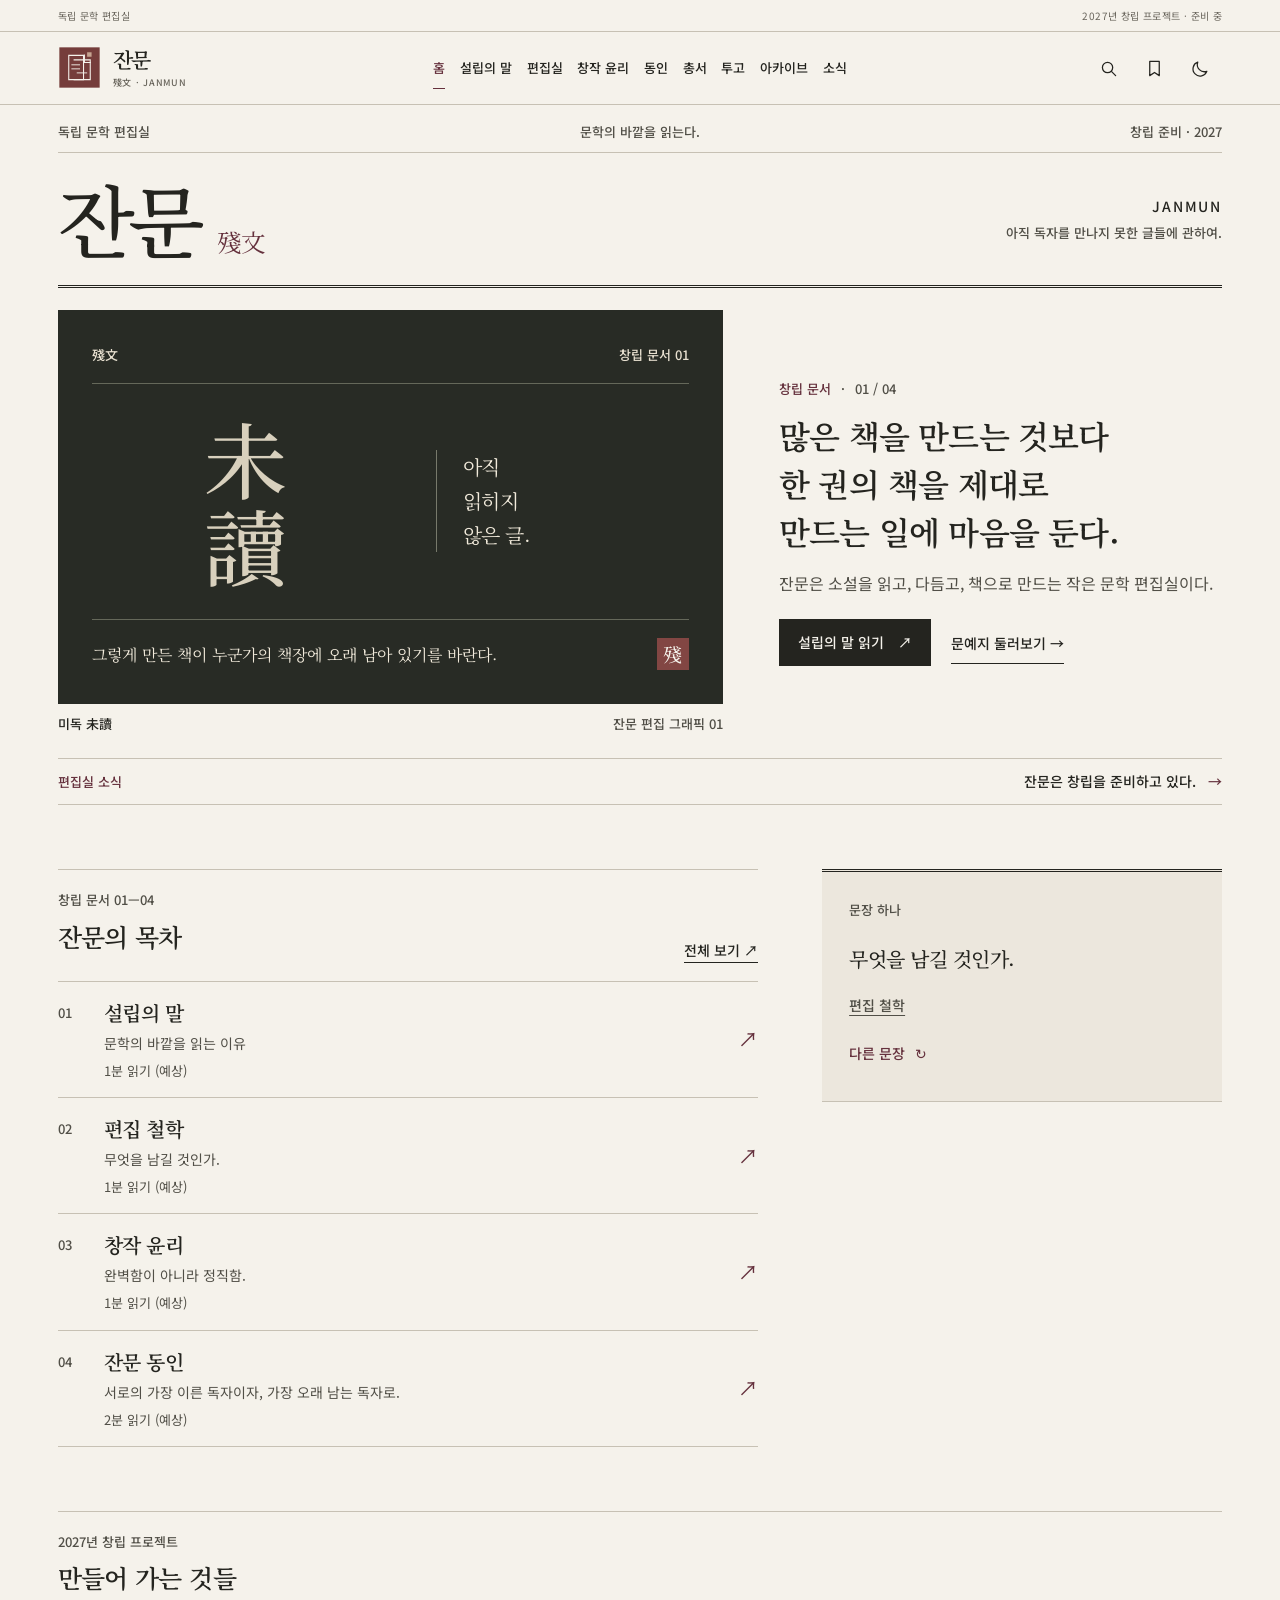
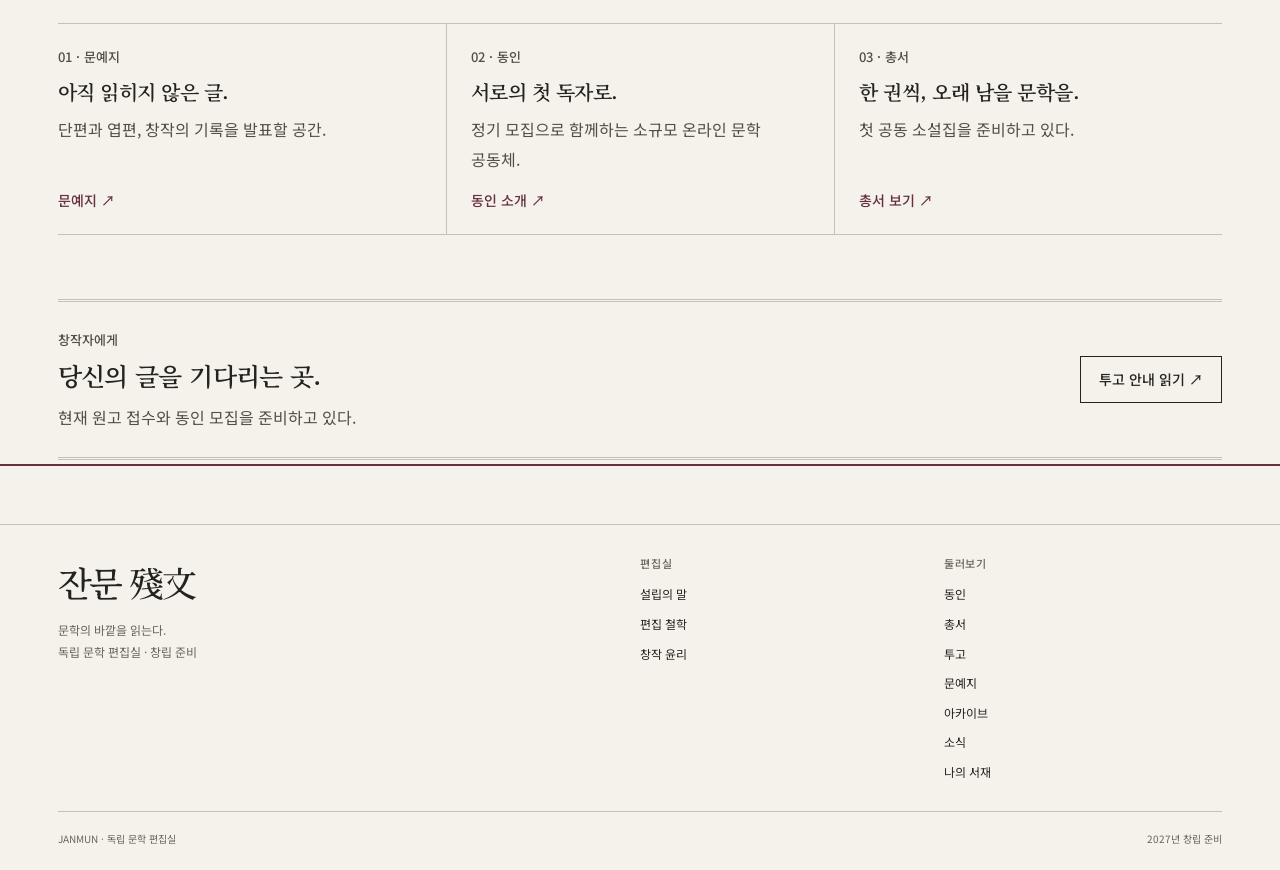
==== index.html @ 952aa689 "Migrate JANMUN website to organization root domain" ====
<!doctype html>
<html lang="ko" data-theme="light" data-site-root="./" data-start-route="home">
  <head>
    <meta charset="utf-8">
    <meta name="viewport" content="width=device-width,initial-scale=1,viewport-fit=cover">
    <meta name="theme-color" content="#f5f2eb">
    <link rel="icon" type="image/svg+xml" href="./assets/janmun-mark.svg">
    <link rel="stylesheet" href="./css/style.css?v=1.0.1">
    <script src="./js/news-data.js?v=0.9.9" defer></script>
    <script src="./js/main.js?v=1.1.0" defer></script>
    <!-- JANMUN SEO BEGIN -->
    <title>잔문 殘文 | 독립 문학 편집실</title>
    <meta name="description" content="문학의 바깥을 읽는다. 소설을 읽고, 다듬고, 책으로 만드는 독립 문학 편집실 잔문.">
    <link rel="canonical" href="https://janmun-editorial.github.io/">
    <meta name="robots" content="index, follow">
    <meta property="og:type" content="website">
    <meta property="og:site_name" content="잔문 殘文">
    <meta property="og:locale" content="ko_KR">
    <meta property="og:title" content="잔문 殘文 | 독립 문학 편집실">
    <meta property="og:description" content="문학의 바깥을 읽는다. 소설을 읽고, 다듬고, 책으로 만드는 독립 문학 편집실 잔문.">
    <meta property="og:url" content="https://janmun-editorial.github.io/">
    <meta property="og:image" content="https://janmun-editorial.github.io/assets/share.png">
    <meta property="og:image:width" content="1200">
    <meta property="og:image:height" content="630">
    <meta property="og:image:alt" content="잔문 편집실 로고">
    <meta name="twitter:card" content="summary_large_image">
    <meta name="twitter:title" content="잔문 殘文 | 독립 문학 편집실">
    <meta name="twitter:description" content="문학의 바깥을 읽는다. 소설을 읽고, 다듬고, 책으로 만드는 독립 문학 편집실 잔문.">
    <meta name="twitter:image" content="https://janmun-editorial.github.io/assets/share.png">
    <script type="application/ld+json">{"@context":"https://schema.org","@graph":[{"@type":"Organization","@id":"https://janmun-editorial.github.io/#organization","name":"잔문 殘文","alternateName":"JANMUN","url":"https://janmun-editorial.github.io/","logo":"https://janmun-editorial.github.io/assets/janmun-mark.svg","description":"독립 문학 편집실 · 창립 준비"},{"@type":"WebSite","@id":"https://janmun-editorial.github.io/#website","name":"잔문 殘文","url":"https://janmun-editorial.github.io/","inLanguage":"ko","publisher":{"@id":"https://janmun-editorial.github.io/#organization"}}]}</script>
    <!-- JANMUN SEO END -->
  </head>
  <body>
    <a class="skip" href="#main">본문 바로가기</a>
    <div class="progress" aria-hidden="true">
    </div>
    <div class="utility">
      <div class="shell">
        <span>독립 문학 편집실</span><span>2027년 창립 프로젝트 · 준비 중</span>
      </div>
    </div>
    <header class="mast">
      <div class="shell mast-in">
        <a class="brand" href="./" data-route-link="home" aria-label="잔문 홈"><img class="brand-mark" src="./assets/janmun-mark.svg" alt="" width="43" height="43"><span class="brand-text">잔문<small>殘文 · JANMUN</small></span></a>
        <nav class="nav" id="navigation" aria-label="주 메뉴">
          <a href="./" data-route-link="home">홈</a>
          <a href="./about/" data-route-link="about">설립의 말</a>
          <a href="./editorial/" data-route-link="editorial">편집실</a>
          <a href="./ethics/" data-route-link="ethics">창작 윤리</a>
          <a href="./members/" data-route-link="members">동인</a>
          <a href="./books/" data-route-link="books">총서</a>
          <a href="./submission/" data-route-link="submission">투고</a>
          <a href="./archive/" data-route-link="archive">아카이브</a>
          <a href="./news/" data-route-link="news">소식</a>
        </nav>
        <div class="tools">
          <button class="iconbtn" id="search-open" aria-label="글 검색" title="글 검색"><svg viewBox="0 0 24 24"><circle cx="10.8" cy="10.8" r="6.5"/><path d="m16 16 5 5"/></svg></button>
          <a class="iconbtn" href="./saved/" data-route-link="saved" aria-label="나의 서재" title="나의 서재"><svg viewBox="0 0 24 24"><path d="M6 3h12v18l-6-4-6 4z"/></svg></a>
          <button class="iconbtn" id="theme" aria-label="화면 테마 전환" aria-pressed="false" title="어두운 화면"><svg viewBox="0 0 24 24"><path d="M20 15.5A9 9 0 0 1 8.5 4 9 9 0 1 0 20 15.5Z"/></svg></button>
          <button class="iconbtn mobile" id="mobile" aria-label="메뉴 열기" aria-controls="navigation" aria-expanded="false"><svg viewBox="0 0 24 24"><path d="M3 6h18M3 12h18M3 18h18"/></svg></button>
        </div>
      </div>
    </header>
    <main id="main" tabindex="-1">
      <!-- Home: editorial masthead, lead essay and contents -->
      <section class="view shell" id="page-home">
        <div class="edition-line">
          <span>독립 문학 편집실</span>
          <span class="edition-center">문학의 바깥을 읽는다.</span>
          <span>창립 준비 · 2027</span>
        </div>
        <div class="front-masthead">
          <h1 class="front-title">잔문<span>殘文</span></h1>
          <div class="front-imprint">
            <span>JANMUN</span>
            <span>아직 독자를 만나지 못한 글들에 관하여.</span>
          </div>
        </div>

        <section class="front-feature" aria-labelledby="lead-title">
          <figure class="front-art">
            <div class="founding-plate" role="group" aria-label="잔문의 창립 표제">
              <div class="founding-plate-header">
                <span>殘文</span><span>창립 문서 01</span>
              </div>
              <div class="founding-plate-body">
                <div class="founding-characters" aria-label="미독">
                  <span aria-hidden="true">未</span><span aria-hidden="true">讀</span>
                </div>
                <p class="founding-note"><span>아직</span><span>읽히지</span><span>않은 글.</span></p>
              </div>
              <div class="founding-plate-footer">
                <p>그렇게 만든 책이 누군가의 책장에 오래 남아 있기를 바란다.</p>
                <span class="founding-seal" aria-hidden="true">殘</span>
              </div>
            </div>
            <figcaption><span>미독 未讀</span><span>잔문 편집 그래픽 01</span></figcaption>
          </figure>
          <div class="front-copy">
            <div class="front-kicker"><span>창립 문서</span><span>01 / 04</span></div>
            <h2 id="lead-title">많은 책을 만드는 것보다 한 권의 책을 제대로 만드는 일에 마음을 둔다.</h2>
            <p>잔문은 소설을 읽고, 다듬고, 책으로 만드는 작은 문학 편집실이다.</p>
            <div class="front-actions">
              <a class="primary" href="./about/" data-route-link="about">설립의 말 읽기 <span aria-hidden="true">↗</span></a>
              <a class="textlink" href="./archive/?category=journal" data-route-link="journal">문예지 둘러보기 →</a>
            </div>
          </div>
        </section>

        <div class="home-notice"><span class="eyebrow">편집실 소식</span><a href="./news/founding/" data-route-link="news/founding">잔문은 창립을 준비하고 있다. <span aria-hidden="true">→</span></a></div>
        <div class="resume" id="resume" hidden>
          <div><span class="eyebrow">마지막으로 읽은 글</span><a id="resume-link" href="./archive/" data-route-link="archive"></a></div>
          <button id="resume-clear" type="button">기록 지우기</button>
        </div>

        <div class="front-index">
          <section class="front-contents" aria-labelledby="contents-title">
            <div class="section-top">
              <div><span class="eyebrow">창립 문서 01—04</span><h2 id="contents-title">잔문의 목차</h2></div>
              <a class="textlink" href="./archive/" data-route-link="archive">전체 보기 ↗</a>
            </div>
            <div class="entry-grid">
              <a class="entry" href="./about/" data-route-link="about"><span class="entry-no">01</span><h3>설립의 말</h3><p>문학의 바깥을 읽는 이유<span class="entry-detail" data-entry-meta="about"></span></p><span class="entry-arrow" aria-hidden="true">↗</span></a>
              <a class="entry" href="./editorial/" data-route-link="editorial"><span class="entry-no">02</span><h3>편집 철학</h3><p>무엇을 남길 것인가.<span class="entry-detail" data-entry-meta="editorial"></span></p><span class="entry-arrow" aria-hidden="true">↗</span></a>
              <a class="entry" href="./ethics/" data-route-link="ethics"><span class="entry-no">03</span><h3>창작 윤리</h3><p>완벽함이 아니라 정직함.<span class="entry-detail" data-entry-meta="ethics"></span></p><span class="entry-arrow" aria-hidden="true">↗</span></a>
              <a class="entry" href="./members/" data-route-link="members"><span class="entry-no">04</span><h3>잔문 동인</h3><p>서로의 가장 이른 독자이자, 가장 오래 남는 독자로.<span class="entry-detail" data-entry-meta="members"></span></p><span class="entry-arrow" aria-hidden="true">↗</span></a>
            </div>
          </section>
          <aside class="front-margin">
            <span class="eyebrow">문장 하나</span>
            <blockquote id="front-quote">무엇을 남길 것인가.</blockquote>
            <a id="front-quote-source" href="./editorial/" data-route-link="editorial">편집 철학</a>
            <button class="quiet-button" type="button" id="next-quote">다른 문장 <span aria-hidden="true">↻</span></button>
          </aside>
        </div>

        <section class="front-projects" aria-labelledby="project-title">
          <div class="section-top">
            <div><span class="eyebrow">2027년 창립 프로젝트</span><h2 id="project-title">만들어 가는 것들</h2></div>
          </div>
          <div class="project-grid">
            <a class="project" href="./archive/?category=journal" data-route-link="journal"><span class="eyebrow">01 · 문예지</span><h3>아직 읽히지 않은 글.</h3><p>단편과 엽편, 창작의 기록을 발표할 공간.</p><span class="project-link">문예지 ↗</span></a>
            <a class="project" href="./members/" data-route-link="members"><span class="eyebrow">02 · 동인</span><h3>서로의 첫 독자로.</h3><p>정기 모집으로 함께하는 소규모 온라인 문학 공동체.</p><span class="project-link">동인 소개 ↗</span></a>
            <a class="project" href="./books/" data-route-link="books"><span class="eyebrow">03 · 총서</span><h3>한 권씩, 오래 남을 문학을.</h3><p>첫 공동 소설집을 준비하고 있다.</p><span class="project-link">총서 보기 ↗</span></a>
          </div>
        </section>
        <div class="front-invitation"><div><span class="eyebrow">창작자에게</span><h2>당신의 글을 기다리는 곳.</h2><p>현재 원고 접수와 동인 모집을 준비하고 있다.</p></div><a href="./submission/" data-route-link="submission" class="outline">투고 안내 읽기 ↗</a></div>
      </section>
      <template data-janmun-view="about">
      <section class="view shell reading" id="page-about" hidden>
        <div class="crumb">
          <a href="./" data-route-link="home">잔문</a> / <a href="./archive/" data-route-link="archive">아카이브</a> / 설립의 말
        </div>
        <div class="reader-grid">
          <article class="editorial-spread">
            <header class="article-head editorial-heading">
              <p class="eyebrow">잔문 · 창립 문서 01</p>
              <h1>설립의 말</h1>
              <p>문학의 바깥을 읽는 이유</p>
              <div class="reading-meta">
                <span data-reading-time="about"></span><span data-reading-status="about"></span>
              </div>
            </header>
            <div class="prose editorial-copy">
              <p>잔문은 소설을 읽고, 다듬고, 책으로 만드는 작은 문학 편집실이다.</p>
              <p>우리는 작가가 어떤 이력을 가졌는지보다 어떤 글을 쓰는지에 관심이 있다. 인공지능을 활용한 글도, 혼자 힘으로 완성한 글도 그 자체로 읽고자 한다. 창작의 방식은 저마다 다를 수 있지만, 자신의 글을 대하는 태도만큼은 중요하게 생각한다.</p>
              <p>완성된 원고뿐 아니라 아직 고쳐 쓸 여지가 있는 글에도 관심을 기울인다. 작가가 쓰고 싶었던 이야기를 함께 고민하고, 그 사람의 문장을 잃지 않는 방향으로 작품을 다듬고 싶다.</p>
              <p>많은 책을 만드는 것보다 한 권의 책을 제대로 만드는 일에 마음을 둔다.</p>
              <p>그렇게 만든 책이 누군가의 책장에 오래 남아 있기를 바란다.</p>
              <p><strong>문학의 바깥을 읽는다.</strong></p>
              <p>잔문 殘文</p>
            </div>
            <div class="annotation-area">
              <div class="annotation-head"><h2>읽고 남기기</h2><span class="muted">나만의 비공개 기록</span></div>
              <p class="muted">본문의 문장을 선택하거나 아래 버튼으로 문단을 골라 저장하세요.</p>
              <div class="actions"><button class="outline" type="button" data-collect="about">문장 수집</button><button class="outline" type="button" data-note-open="about">독서 메모 쓰기</button><a class="textlink" href="./saved/" data-route-link="saved">나의 서재 ↗</a></div>
              <div class="note-editor" data-note-editor="about" hidden><label>이 글에 대한 메모<textarea rows="4" maxlength="3000" data-note-text="about" placeholder="읽으며 남은 생각을 적어 보세요."></textarea></label><div class="actions"><button class="primary" type="button" data-note-save="about">메모 저장</button><button class="outline" type="button" data-note-close="about">닫기</button></div></div>
            </div>
            <div class="reader-end-controls">
              <button class="outline" type="button" data-read="about" aria-pressed="false">읽음 표시</button><button class="outline" type="button" data-print>인쇄 / PDF 저장</button>
            </div>
            <div class="next-reading">
              <a href="./" data-route-link="home"><small>← 처음으로</small>잔문</a><a href="./editorial/" data-route-link="editorial"><small>다음 글 →</small>편집 철학</a>
            </div>
            <div class="article-end">
              <span>殘</span><a href="./archive/" data-route-link="archive">모든 글 보기 ↗</a>
            </div>
          </article>
        </div>
      </section>
      </template>
      <template data-janmun-view="editorial">
      <section class="view shell reading" id="page-editorial" hidden>
        <div class="crumb">
          <a href="./" data-route-link="home">잔문</a> / <a href="./archive/" data-route-link="archive">아카이브</a> / 편집 철학
        </div>
        <div class="reader-grid">
          <article class="editorial-spread">
            <header class="article-head editorial-heading">
              <p class="eyebrow">잔문 · 창립 문서 02</p>
              <h1>편집 철학</h1>
              <p>무엇을 남길 것인가.</p>
              <div class="reading-meta">
                <span data-reading-time="editorial"></span><span data-reading-status="editorial"></span>
              </div>
            </header>
            <div class="prose editorial-copy">
              <p>잔문은 익숙한 것을 낯설게 바라보는 소설에 관심이 있다.</p>
              <p>특별한 사건이 있어야 좋은 이야기가 되는 것은 아니다. 오래 함께 살아온 사람을 문득 이해할 수 없게 되는 순간이나, 무심코 지나친 일에서 이전과 다른 의미를 발견하는 일도 충분히 소설이 될 수 있다.</p>
              <p>우리는 작품이 다루는 소재보다 그것을 바라보는 작가의 시선을 중요하게 생각한다.</p>
              <p>원고를 살필 때에는 문장의 정확성, 인물의 개연성, 이야기의 구조를 함께 검토한다. 다만 모든 문장이 매끄러워야 한다고 생각하지는 않는다. 작품의 결함과 작가의 개성을 구분하는 것 역시 편집의 몫이기 때문이다.</p>
              <p>고쳐야 할 문장과 고치지 말아야 할 문장 사이에서 충분히 고민한다.</p>
              <p>잔문이라는 이름에는 그러한 뜻도 담겨 있다.</p>
              <p>무엇을 남길 것인가.</p>
              <p>우리가 원고를 읽으며 가장 오래 생각하는 질문이다.</p>
            </div>
            <div class="annotation-area">
              <div class="annotation-head"><h2>읽고 남기기</h2><span class="muted">나만의 비공개 기록</span></div>
              <p class="muted">본문의 문장을 선택하거나 아래 버튼으로 문단을 골라 저장하세요.</p>
              <div class="actions"><button class="outline" type="button" data-collect="editorial">문장 수집</button><button class="outline" type="button" data-note-open="editorial">독서 메모 쓰기</button><a class="textlink" href="./saved/" data-route-link="saved">나의 서재 ↗</a></div>
              <div class="note-editor" data-note-editor="editorial" hidden><label>이 글에 대한 메모<textarea rows="4" maxlength="3000" data-note-text="editorial" placeholder="읽으며 남은 생각을 적어 보세요."></textarea></label><div class="actions"><button class="primary" type="button" data-note-save="editorial">메모 저장</button><button class="outline" type="button" data-note-close="editorial">닫기</button></div></div>
            </div>
            <div class="reader-end-controls">
              <button class="outline" type="button" data-read="editorial" aria-pressed="false">읽음 표시</button><button class="outline" type="button" data-print>인쇄 / PDF 저장</button>
            </div>
            <div class="next-reading">
              <a href="./about/" data-route-link="about"><small>← 이전 글</small>설립의 말</a><a href="./ethics/" data-route-link="ethics"><small>다음 글 →</small>창작 윤리</a>
            </div>
            <div class="article-end">
              <span>殘</span><a href="./archive/" data-route-link="archive">모든 글 보기 ↗</a>
            </div>
          </article>
        </div>
      </section>
      </template>
      <template data-janmun-view="ethics">
      <section class="view shell reading" id="page-ethics" hidden>
        <div class="crumb">
          <a href="./" data-route-link="home">잔문</a> / <a href="./archive/" data-route-link="archive">아카이브</a> / 창작 윤리
        </div>
        <div class="reader-grid">
          <article class="editorial-spread">
            <header class="article-head editorial-heading">
              <p class="eyebrow">잔문 · 창립 문서 03</p>
              <h1>창작 윤리</h1>
              <p>완벽함이 아니라 정직함.</p>
              <div class="reading-meta">
                <span data-reading-time="ethics"></span><span data-reading-status="ethics"></span>
              </div>
            </header>
            <div class="prose editorial-copy">
              <p>창작의 방식은 저마다 다르지만, 작품에 대한 책임까지 달라지는 것은 아니다.</p>
              <p>잔문은 인공지능의 활용을 창작의 결격 사유로 삼지 않는다. 다만 사용한 도구와 그 개입 범위를 사실대로 밝히고, 타인의 저작물과 권리를 존중하는 것을 기본으로 삼는다.</p>
              <p>우리는 모든 문장을 직접 작성했다는 사실만으로 창작의 주체성이 증명된다고 생각하지 않는다. 무엇을 받아들이고 무엇을 거절했는지, 어떤 판단을 거쳐 작품을 완성했는지 역시 창작의 일부다.</p>
              <p>그러나 도구의 도움을 받았다는 사실이 작품의 결함이나 윤리적 문제에 대한 면책 사유가 될 수는 없다. 최종 원고에 대한 판단과 책임은 창작자에게 있다.</p>
              <p>창작의 과정을 숨기지 않는다.<br>타인의 것을 자신의 것으로 내놓지 않는다.<br>자신이 완성한 작품에 책임을 진다.</p>
              <p>잔문이 창작자에게 바라는 것은 완벽함이 아니라 정직함이다.</p>
            </div>
            <div class="annotation-area">
              <div class="annotation-head"><h2>읽고 남기기</h2><span class="muted">나만의 비공개 기록</span></div>
              <p class="muted">본문의 문장을 선택하거나 아래 버튼으로 문단을 골라 저장하세요.</p>
              <div class="actions"><button class="outline" type="button" data-collect="ethics">문장 수집</button><button class="outline" type="button" data-note-open="ethics">독서 메모 쓰기</button><a class="textlink" href="./saved/" data-route-link="saved">나의 서재 ↗</a></div>
              <div class="note-editor" data-note-editor="ethics" hidden><label>이 글에 대한 메모<textarea rows="4" maxlength="3000" data-note-text="ethics" placeholder="읽으며 남은 생각을 적어 보세요."></textarea></label><div class="actions"><button class="primary" type="button" data-note-save="ethics">메모 저장</button><button class="outline" type="button" data-note-close="ethics">닫기</button></div></div>
            </div>
            <div class="reader-end-controls">
              <button class="outline" type="button" data-read="ethics" aria-pressed="false">읽음 표시</button><button class="outline" type="button" data-print>인쇄 / PDF 저장</button>
            </div>
            <div class="next-reading">
              <a href="./editorial/" data-route-link="editorial"><small>← 이전 글</small>편집 철학</a><a href="./members/" data-route-link="members"><small>다음 글 →</small>잔문 동인</a>
            </div>
            <div class="article-end">
              <span>殘</span><a href="./archive/" data-route-link="archive">모든 글 보기 ↗</a>
            </div>
          </article>
        </div>
      </section>
      </template>
      <template data-janmun-view="members">
      <section class="view shell reading" id="page-members" hidden>
        <div class="crumb">
          <a href="./" data-route-link="home">잔문</a> / <a href="./archive/" data-route-link="archive">아카이브</a> / 잔문 동인
        </div>
        <div class="reader-grid">
          <article class="editorial-spread">
            <header class="article-head editorial-heading">
              <p class="eyebrow">잔문 · 창립 문서 04</p>
              <h1>잔문 동인</h1>
              <p>서로의 가장 이른 독자이자, 가장 오래 남는 독자로.</p>
              <div class="reading-meta">
                <span data-reading-time="members"></span><span data-reading-status="members"></span>
              </div>
            </header>
            <div class="prose editorial-copy">
              <p>잔문 동인은 각자의 작품을 쓰고 서로의 문학을 읽는 창작 공동체다.</p>
              <p>정기 모집을 통해 소규모로 구성하며, 온라인을 중심으로 활동한다. 서로의 원고에 충분한 시간을 들이고 지속적인 대화를 나눌 수 있는 규모를 지향한다.</p>
              <p>주요 활동은 원고 합평과 작품 연구, 문학에 관한 토론이다. 완성된 작품은 물론 아직 방향을 찾지 못한 원고도 함께 살핀다. 그 과정에서 발전한 작품을 문예지와 공동 소설집으로 선보이고자 한다.</p>
              <p>서로의 문학적 취향이 같을 필요는 없다. 같은 작품을 읽고 다른 이야기를 나눌 수 있다는 것 역시 함께 읽는 이유 중 하나다.</p>
              <p>합평에서는 막연한 칭찬보다 구체적인 감상을 나눈다. 타인의 문장을 자신의 취향에 맞추기보다 그 문장이 가진 가능성을 살핀다.</p>
              <p>등단이나 출간 경력은 참여의 조건이 아니다. 꾸준히 쓰고 읽으며, 자신의 작품만큼 타인의 작품에도 시간을 내어 줄 수 있는 사람과 함께하고 싶다.</p>
              <p>서로의 가장 이른 독자이자, 가장 오래 남는 독자로.</p>
              <p>잔문 殘文</p>
            </div>
            <div class="annotation-area">
              <div class="annotation-head"><h2>읽고 남기기</h2><span class="muted">나만의 비공개 기록</span></div>
              <p class="muted">본문의 문장을 선택하거나 아래 버튼으로 문단을 골라 저장하세요.</p>
              <div class="actions"><button class="outline" type="button" data-collect="members">문장 수집</button><button class="outline" type="button" data-note-open="members">독서 메모 쓰기</button><a class="textlink" href="./saved/" data-route-link="saved">나의 서재 ↗</a></div>
              <div class="note-editor" data-note-editor="members" hidden><label>이 글에 대한 메모<textarea rows="4" maxlength="3000" data-note-text="members" placeholder="읽으며 남은 생각을 적어 보세요."></textarea></label><div class="actions"><button class="primary" type="button" data-note-save="members">메모 저장</button><button class="outline" type="button" data-note-close="members">닫기</button></div></div>
            </div>
            <div class="reader-end-controls">
              <button class="outline" type="button" data-read="members" aria-pressed="false">읽음 표시</button><button class="outline" type="button" data-print>인쇄 / PDF 저장</button>
            </div>
            <div class="next-reading">
              <a href="./ethics/" data-route-link="ethics"><small>← 이전 글</small>창작 윤리</a><a href="./books/" data-route-link="books"><small>다음으로 →</small>잔문 총서</a>
            </div>
            <div class="article-end">
              <span>殘</span><a href="./archive/" data-route-link="archive">모든 글 보기 ↗</a>
            </div>
          </article>
        </div>
      </section>
      </template>
      <template data-janmun-view="archive">
      <section class="view shell" id="page-archive" hidden>
        <div class="archive-intro editorial-spread">
          <header class="archive-heading editorial-heading">
            <span class="archive-rule" aria-hidden="true"></span>
            <span class="eyebrow">殘文 · 文學記錄</span>
            <h1>아카이브</h1>
            <p>문학이 만들어지고 남겨진 자리.</p>
          </header>
          <div class="archive-intro-copy editorial-copy">
            <p>잔문의 창립 문서부터 작가의 작품, 편집 과정과 문학에 관한 대화까지. 한 편의 글이 완성되기까지의 시간과 그 이후에 남겨진 기록을 모은다.</p>
            <p>잔문이 지나온 시간은 이곳에 쌓인다.</p>
          </div>
        </div>
        <div class="page-body archive-body">
          <div class="archive-controls">
            <div class="archive-categories" role="group" aria-label="기록 분류">
              <button type="button" data-archive-category="all" aria-pressed="true">전체<span data-archive-category-count="all"></span></button>
              <button type="button" data-archive-category="founding" aria-pressed="false">창립 문서<span data-archive-category-count="founding"></span></button>
              <button type="button" data-archive-category="journal" aria-pressed="false">문예지<span data-archive-category-count="journal"></span></button>
              <button type="button" data-archive-category="author" aria-pressed="false">작가 기록<span data-archive-category-count="author"></span></button>
              <button type="button" data-archive-category="editing" aria-pressed="false">편집 기록<span data-archive-category-count="editing"></span></button>
              <button type="button" data-archive-category="criticism" aria-pressed="false">문학 비평<span data-archive-category-count="criticism"></span></button>
              <button type="button" data-archive-category="publication" aria-pressed="false">출간 기록<span data-archive-category-count="publication"></span></button>
              <button type="button" data-archive-category="community" aria-pressed="false">공동체 기록<span data-archive-category-count="community"></span></button>
            </div>
            <div class="searchbar archive-search">
              <input type="search" id="archive-query" placeholder="제목·본문·작가 검색" aria-label="아카이브 검색">
              <select id="archive-filter" aria-label="독서 상태"><option value="all">모든 글</option><option value="saved">저장한 글만</option><option value="unread">읽지 않은 글</option><option value="read">읽은 글</option></select>
              <select id="archive-author" aria-label="작가"><option value="all">모든 작가</option></select>
              <select id="archive-year" aria-label="등록 연도"><option value="all">모든 등록 연도</option></select>
              <select id="archive-sort" aria-label="기록 정렬"><option value="number">기록 번호순</option><option value="newest">최근 등록순</option><option value="oldest">오래된 등록순</option></select>
            </div>
          </div>
          <div class="archive-results-head"><div class="archive-count" id="archive-count" aria-live="polite"></div><a class="textlink" href="./saved/" data-route-link="saved">나의 서재 ↗</a></div>
          <div id="archive-list" class="archive-list"><!-- STATIC archive-list BEGIN --><div class="archive-row"><span class="eyebrow">01</span><a href="./about/" data-route-link="about"><span class="archive-record-meta">창립 문서 · 잔문 · 등록 2026-11-24</span><h3>설립의 말</h3><p>문학의 바깥을 읽는 이유</p></a></div><div class="archive-row"><span class="eyebrow">02</span><a href="./editorial/" data-route-link="editorial"><span class="archive-record-meta">창립 문서 · 잔문 · 등록 2026-11-24</span><h3>편집 철학</h3><p>무엇을 남길 것인가.</p></a></div><div class="archive-row"><span class="eyebrow">03</span><a href="./ethics/" data-route-link="ethics"><span class="archive-record-meta">창립 문서 · 잔문 · 등록 2026-11-24</span><h3>창작 윤리</h3><p>완벽함이 아니라 정직함.</p></a></div><div class="archive-row"><span class="eyebrow">04</span><a href="./members/" data-route-link="members"><span class="archive-record-meta">창립 문서 · 잔문 · 등록 2026-11-24</span><h3>잔문 동인</h3><p>서로의 가장 이른 독자이자, 가장 오래 남는 독자로.</p></a></div><!-- STATIC archive-list END --></div>
          <div class="archive-empty-actions" id="archive-empty-actions" hidden><a class="outline" href="./submission/" data-route-link="submission">투고 안내 →</a></div>
          <p class="archive-footnote">기록의 등록일은 아카이브에 수록한 날짜이며, 최초 집필일이나 발표일과 다를 수 있다. 작가의 미공개 원고와 합평·편집 기록은 동의를 얻은 경우에만 공개한다.</p>
        </div>
      </section>
      </template>
      <template data-janmun-view="saved">
      <section class="view shell" id="page-saved" hidden>
        <div class="editorial-spread library-intro">
          <header class="editorial-heading">
            <span class="editorial-rule" aria-hidden="true"></span>
            <span class="eyebrow">나의 독서 기록</span>
            <h1>나의 서재</h1>
          </header>
          <div class="editorial-copy"><p>읽고, 남기고, 다시 펼쳐 보는 곳. 기록은 이 브라우저에만 저장됩니다.</p></div>
        </div>
        <div class="page-body">
          <div class="library-summary" aria-label="서재 현황">
            <div><strong id="save-count">0</strong><span>저장한 글</span></div>
            <div><strong id="finished-count">0</strong><span>읽은 글</span></div>
            <div><strong id="quote-count">0</strong><span>수집한 문장</span></div>
            <div><strong id="note-count">0</strong><span>독서 메모</span></div>
          </div>
          <div class="library-tabs" role="group" aria-label="서재 분류">
            <button type="button" data-library-tab="saved" aria-pressed="true">보관함</button>
            <button type="button" data-library-tab="quotes" aria-pressed="false">문장 수집</button>
            <button type="button" data-library-tab="notes" aria-pressed="false">독서 메모</button>
            <button type="button" data-library-tab="history" aria-pressed="false">읽은 기록</button>
          </div>
          <div id="library-saved" class="library-panel"><div class="archive-list" id="saved-list"></div><p><a class="outline" href="./archive/" data-route-link="archive">다른 글 찾기 →</a></p></div>
          <div id="library-quotes" class="library-panel" hidden><div id="quote-list" class="archive-list"></div></div>
          <div id="library-notes" class="library-panel" hidden><div id="note-list" class="archive-list"></div></div>
          <div id="library-history" class="library-panel" hidden><div id="history-list" class="archive-list"></div></div>
          <div class="library-export"><p class="muted">기기를 바꾸거나 브라우저 데이터를 삭제하기 전에 기록을 파일로 보관하세요.</p><button type="button" class="outline" id="library-export">서재 기록 내려받기 ↓</button></div>
        </div>
      </section>
      </template>
      <template data-janmun-view="books">
      <section class="view shell" id="page-books" hidden>
        <div class="series-intro editorial-spread">
          <header class="series-heading editorial-heading">
            <span class="series-rule" aria-hidden="true"></span>
            <span class="eyebrow">출간 준비</span>
            <h1>잔문 총서</h1>
            <p>한 권씩, 오래 남을 문학을.</p>
          </header>
          <div class="prose series-copy editorial-copy">
            <p>잔문 총서는 서로 다른 작가의 문학을 한 권씩 엮어 가는 출간 프로젝트다.</p>
            <p>단편소설집과 공동 소설집을 중심으로 시작하되, 작품에 따라 책의 형태와 구성을 달리하고자 한다. 한 권의 책이 가진 고유한 성격을 존중하며, 정해진 형식에 작품을 맞추지 않는다.</p>
            <p>원고의 선정부터 편집, 표지와 지면의 구성까지 작품을 읽는 경험의 일부라고 생각한다. 내용과 형식이 서로 어긋나지 않는 책을 만들고 싶다.</p>
            <p>출간의 수나 속도에 얽매이지 않는다. 각자의 작품에 필요한 시간을 들이고, 충분한 편집을 거쳐 독자에게 건넨다.</p>
            <p>잔문의 책이 책장에 꽂힌 뒤에도 몇 번쯤 다시 펼쳐지는 책이기를 바란다.</p>
            <p>한 권씩, 오래 남을 문학을.</p>
            <p>잔문 殘文</p>
          </div>
        </div>
        <div class="section-top"><h2>첫 출간 프로젝트</h2><span class="muted">기획 단계</span></div>
        <div class="page-body book-layout">
          <div class="book-cover" aria-label="첫 공동 소설집 표지 콘셉트, 제목 미정">
            <span>殘文 · 공동선 001 / 기획 시안</span><strong>잔문 공동선</strong><span>첫 번째 소설집 · 제목 미정</span>
          </div>
          <div class="book-info">
            <span class="status">출간 기획 중</span>
            <h2>첫 번째 공동 소설집</h2>
            <p>서로 다른 작가의 엽편과 단편을 한 권으로 엮는 첫 번째 프로젝트다. 작품의 완성도를 중심으로 원고를 선정하며, 제목과 수록작은 아직 확정되지 않았다.</p>
            <dl class="facts">
              <dt>출간 목표</dt><dd>2027년 하반기 (안)</dd>
              <dt>구성</dt><dd>엽편·단편소설</dd>
              <dt>출간 형태</dt><dd>종이책 중심 · 전자책 병행 계획</dd>
              <dt>작가</dt><dd>모집 전</dd>
              <dt>판매</dt><dd>미정 · 예약 접수 없음</dd>
            </dl>
            <a class="outline" href="./members/" data-route-link="members">잔문 동인에 관하여 →</a>
          </div>
        </div>
        <div class="section-top"><h2>총서의 구성</h2><span class="muted">기획 분류</span></div>
        <div class="page-body">
          <p>공동선과 소설선을 중심으로 시작하고, 작품과 운영 여건에 따라 다른 시리즈를 확장할 계획이다.</p>
          <dl class="facts">
            <dt>잔문 소설선</dt><dd>개인 단편·중편 소설집</dd>
            <dt>잔문 공동선</dt><dd>여러 작가의 공동 소설집</dd>
            <dt>잔문 엽편선</dt><dd>짧은 소설을 엮은 작품집</dd>
            <dt>잔문 문고</dt><dd>작은 판형의 문학 시리즈</dd>
            <dt>잔문 특별판</dt><dd>작품의 특성에 따른 별도 기획</dd>
          </dl>
          <p class="muted">현재 출간된 도서는 없으며, 세부 출간 일정은 확정 후 소식에서 안내한다.</p>
          <a class="outline" href="./news/" data-route-link="news">잔문 소식 →</a>
        </div>
      </section>
      </template>
      <template data-janmun-view="submission">
      <section class="view shell" id="page-submission" hidden>
        <div class="editorial-spread submission-intro">
          <header class="editorial-heading">
            <span class="editorial-rule" aria-hidden="true"></span>
            <span class="eyebrow">접수 준비</span>
            <h1>투고</h1>
            <p>창작의 방식을 숨기지 않고도 작품을 건넬 수 있는 곳.</p>
          </header>
          <div class="editorial-copy">
            <span class="status">현재 모집 및 원고 접수 준비 중</span>
            <p class="recruit-note">동인 및 작가 모집 일정, 원고 제출 방법, 세부 심사 기준은 확정 후 이 페이지에서 공개합니다.</p>
          </div>
        </div>
        <div class="submission-faq-layout">
          <div class="faq-nav">
            <span class="eyebrow">투고 안내 · Q&amp;A</span>
            <h2>투고에 관하여</h2>
            <p>투고 전에 궁금한 사항을 확인하세요. 세부 접수 기준은 모집 공고에서 확정합니다.</p>
            <div class="faq-filters" role="group" aria-label="질문 분류">
              <button type="button" data-faq-filter="all" aria-pressed="true">전체</button>
              <button type="button" data-faq-filter="eligibility" aria-pressed="false">투고 자격</button>
              <button type="button" data-faq-filter="ai" aria-pressed="false">AI 활용</button>
              <button type="button" data-faq-filter="review" aria-pressed="false">심사 및 편집</button>
              <button type="button" data-faq-filter="rights" aria-pressed="false">비용 및 권리</button>
              <button type="button" data-faq-filter="apply" aria-pressed="false">접수 안내</button>
            </div>
            <p><a class="textlink" href="./ethics/" data-route-link="ethics">창작 윤리 전문 읽기 ↗</a></p>
          </div>
          <div class="faq" id="submission-faq">
            <section class="faq-group" data-faq-group="eligibility" aria-label="투고 자격">
              <h3>투고 자격</h3>
              <details>
                <summary>누구나 투고할 수 있나요?</summary>
                <div class="faq-answer"><p>등단 여부나 출간 경력에 관계없이 투고할 수 있습니다. 처음 소설을 쓰는 분부터 꾸준히 작품 활동을 이어 온 분까지, 창작자의 이력보다 제출한 작품 자체를 중심으로 검토합니다.</p><p>잔문 동인에 소속되어 있지 않아도 투고할 수 있습니다.</p></div>
              </details>
              <details>
                <summary>어떤 작품을 투고할 수 있나요?</summary>
                <div class="faq-answer"><p>엽편소설과 단편소설을 중심으로 원고를 검토할 예정입니다. 특정한 분위기나 주제를 잔문의 취향에 맞추어 작성할 필요는 없습니다.</p><p>중편 및 장편소설의 접수 여부, 분량과 제출 형식은 모집 공고에서 안내합니다.</p></div>
              </details>
              <details>
                <summary>아직 완성하지 못한 원고도 제출할 수 있나요?</summary>
                <div class="faq-answer"><p>정식 출간 투고는 완결된 원고를 원칙으로 준비하고 있습니다. 완결된 원고라도 수정과 발전 가능성을 함께 검토합니다.</p><p>집필 중인 작품에 대한 지속적인 합평을 원하신다면 잔문 동인 활동을 권장합니다.</p></div>
              </details>
              <details>
                <summary>이미 다른 플랫폼에 공개한 작품도 제출할 수 있나요?</summary>
                <div class="faq-answer"><p>개인 블로그나 브런치 등에서 공개한 작품도 기존 계약 및 권리 관계에 문제가 없다면 검토할 수 있는 방향으로 준비하고 있습니다.</p><p>이전에 공개하거나 출간한 이력은 투고 시 밝혀 주시기 바랍니다. 기발표작의 구체적인 접수 기준은 모집 공고에서 확정합니다.</p></div>
              </details>
            </section>
            <section class="faq-group" data-faq-group="ai" aria-label="AI 활용">
              <h3>AI 활용</h3>
              <details>
                <summary>인공지능을 활용한 작품도 투고할 수 있나요?</summary>
                <div class="faq-answer"><p>가능합니다. 소재 발굴, 자료 조사, 이야기의 구조 설계, 초고 작성, 문장 수정 등 창작 과정에서 인공지능을 활용한 작품도 검토 대상입니다.</p><p>다만 인공지능의 개입 과정과 범위를 사실대로 밝히고, 타인의 권리를 존중하며 최종 원고에 대한 책임을 져야 합니다. 활용 여부만으로 작품의 문학적 가치를 판단하지 않습니다.</p></div>
              </details>
              <details>
                <summary>인공지능 활용 내역은 어느 정도까지 공개해야 하나요?</summary>
                <div class="faq-answer"><p>사용한 도구, 활용 목적, 개입한 창작 단계, 최종 작품에 반영된 범위를 설명해 주시면 됩니다. 단순 교정인지 문장 생성이나 사건 구성에도 활용했는지 구분해 주시기 바랍니다.</p><p>정확한 활용 비율을 산출하기 어려운 경우 창작 과정에서 이루어진 판단과 수정 내용을 구체적으로 설명해 주시기 바랍니다. 세부 제출 양식은 모집 공고에서 안내합니다.</p></div>
              </details>
              <details>
                <summary>인공지능을 사용하지 않은 작품도 투고할 수 있나요?</summary>
                <div class="faq-answer"><p>물론입니다. 인공지능은 잔문의 창작자에게 요구되는 도구가 아닙니다. 어떠한 도구를 사용했는지보다 작품에 담긴 창작자의 시선과 문학적 완성도를 중요하게 생각합니다.</p></div>
              </details>
            </section>
            <section class="faq-group" data-faq-group="review" aria-label="심사 및 편집">
              <h3>심사 및 편집</h3>
              <details>
                <summary>원고는 어떤 기준으로 심사하나요?</summary>
                <div class="faq-answer"><p>작가의 이력이나 인지도보다 작품의 문학적 요소를 중심으로 검토합니다. 모두 완벽한 작품만을 찾는 것은 아니며, 작품마다 가진 강점과 발전 가능성을 종합적으로 살핍니다.</p><ul><li>작품의 독창성과 고유한 시선</li><li>문장의 완성도와 표현의 적절성</li><li>인물과 사건의 개연성</li><li>이야기의 구조와 완결성</li><li>작품의 정서적·사유적 깊이</li><li>편집을 통한 발전 가능성</li></ul></div>
              </details>
              <details>
                <summary>투고하면 어떤 과정을 거치게 되나요?</summary>
                <div class="faq-answer"><p>기본 제출 요건과 창작 윤리 준수 여부를 확인한 뒤 작품에 대한 편집 검토를 진행할 예정입니다. 추가 검토가 필요하면 창작 과정에 대한 질문이나 수정 제안을 드릴 수 있습니다.</p><p>최종 출간 여부는 작품 검토, 출간 여건 및 창작자와의 협의를 거쳐 결정합니다. 투고나 동인 참여 자체가 출간을 보장하지는 않습니다.</p></div>
              </details>
              <details>
                <summary>편집 과정에서 원고가 크게 변경될 수도 있나요?</summary>
                <div class="faq-answer"><p>문장, 인물, 사건 및 이야기의 구조에 관한 수정 의견을 제안할 수 있습니다. 다만 작가의 고유한 문체와 작품의 의도를 존중하며, 주요 수정 사항은 창작자와 협의하여 결정하는 것을 원칙으로 합니다.</p></div>
              </details>
            </section>
            <section class="faq-group" data-faq-group="rights" aria-label="비용 및 권리">
              <h3>비용 및 권리</h3>
              <details>
                <summary>투고하거나 출간할 때 비용이 발생하나요?</summary>
                <div class="faq-answer"><p>투고와 원고 심사는 무료로 진행합니다.</p><p>출간 계약이 성립된 작품의 편집 및 제작 비용은 잔문이 부담하며, 창작자에게 도서 구매를 출간의 조건으로 요구하지 않습니다.</p></div>
              </details>
              <details>
                <summary>출간 후 인세는 어떻게 지급되나요?</summary>
                <div class="faq-answer"><p>판매 실적에 따라 인세를 지급합니다. 구체적인 인세율과 산정 방식, 정산 주기는 출간 계약 체결 전에 안내하고 협의합니다.</p><p>공동 소설집의 경우 참여 작가 간 인세 배분 기준도 사전에 협의합니다. 인공지능 활용 여부에 따른 인세 차등은 두지 않습니다.</p></div>
              </details>
              <details>
                <summary>투고한 작품의 저작권은 어떻게 되나요?</summary>
                <div class="faq-answer"><p>원고를 투고하는 것만으로 저작권이나 출판권이 잔문에 이전되지 않습니다.</p><p>출간이 결정된 경우 출판에 필요한 이용 범위와 계약 기간 등의 조건을 별도로 협의합니다. 미출간 원고를 창작자의 동의 없이 공개하거나 출간하지 않습니다.</p></div>
              </details>
            </section>
            <section class="faq-group" data-faq-group="apply" aria-label="접수 안내">
              <h3>접수 안내</h3>
              <details>
                <summary>심사 결과는 언제 받을 수 있나요?</summary>
                <div class="faq-answer"><p>원고 검토 기간과 결과 안내 방식은 모집 공고에서 안내할 예정입니다. 선정 여부와 관계없이 결과를 안내하는 것을 운영 방향으로 삼되, 모든 원고에 개별적인 비평이나 합평을 제공하는 것은 아닙니다.</p></div>
              </details>
              <details>
                <summary>현재 원고를 제출할 수 있나요?</summary>
                <div class="faq-answer"><p>현재 잔문은 첫 원고 접수와 동인 모집을 준비하고 있습니다. 모집 일정과 접수 방법, 제출 서류 및 세부 심사 기준은 확정 후 홈페이지를 통해 공개합니다.</p><p>현재 제공되는 투고 준비 노트는 개인적인 원고 준비를 위한 기능이며, 작성 내용이 잔문에 전송되지는 않습니다.</p></div>
              </details>
            </section>
          </div>
        </div>
        <div class="section-top"><h2>심사 및 출간 절차</h2><span class="muted">운영 예정</span></div>
        <ol class="submission-steps">
          <li><span class="eyebrow">01</span><h3>원고 접수</h3><p>원고 및 창작 과정 확인</p></li>
          <li><span class="eyebrow">02</span><h3>기본 요건 검토</h3><p>제출 요건과 창작 윤리 확인</p></li>
          <li><span class="eyebrow">03</span><h3>작품 심사</h3><p>문학적 완성도와 가능성 검토</p></li>
          <li><span class="eyebrow">04</span><h3>편집 협의</h3><p>필요한 수정 방향 논의</p></li>
          <li><span class="eyebrow">05</span><h3>출간 결정 및 계약</h3><p>출간 여건·권리·인세 조건 합의</p></li>
          <li><span class="eyebrow">06</span><h3>제작 및 출간</h3><p>교정·교열·디자인·제작</p></li>
        </ol>
        <div class="section-top"><h2>투고 준비</h2><span class="muted">접수 기능 아님</span></div>
        <div class="page-body submission-grid submission-prep">
          <div class="submission-checklist">
              <h2>투고 전 확인할 사항</h2>
              <p class="muted">준비용 목록입니다. 아직 확정된 모집 요강은 아닙니다.</p>
              <label><input type="checkbox"> 원고 제목과 필명 정리</label>
              <label><input type="checkbox"> 작품 소개 작성</label>
              <label><input type="checkbox"> 창작 및 AI 활용 과정 정리</label>
              <label><input type="checkbox"> 인용 문장과 타인의 권리 확인</label>
              <label><input type="checkbox"> 최종 원고 파일 별도 보관</label>
            </div>
          <form class="draft" id="draft-form">
            <h2>투고 준비 노트</h2>
            <p class="muted">접수용이 아닌 개인 준비 양식입니다. 입력 내용은 서버로 전송되지 않습니다. 원고 전문이나 개인정보는 입력하지 마세요.</p>
            <label>필명<input name="name" placeholder="활동 필명" maxlength="80" required></label>
            <label>작품명<input name="title" maxlength="150" required></label>
            <label>분야<select name="genre"><option>단편소설</option><option>엽편소설</option><option>기타</option></select></label>
            <label>AI 활용 방식<textarea name="ai" maxlength="2000" placeholder="어떤 과정에서 어떻게 활용했는지, 또는 활용하지 않았음을 기록하세요."></textarea></label>
            <label>작품 소개<textarea name="intro" maxlength="2000" placeholder="작품에 관한 간단한 소개"></textarea></label>
            <div class="actions">
              <button class="primary" type="submit">초안 파일 내려받기 ↓</button><button class="outline" type="reset">초기화</button>
            </div>
          </form>
        </div>
      </section>
      </template>
      <template data-janmun-view="news">
      <section class="view shell" id="page-news" hidden>
        <div class="notice-intro editorial-spread">
          <header class="notice-heading editorial-heading"><span class="notice-rule" aria-hidden="true"></span><span class="eyebrow">殘文 · NOTICE</span><h1>소식</h1><p>잔문의 공식 안내.</p></header>
          <div class="notice-intro-copy editorial-copy"><p>모집과 출간, 행사 및 운영에 관한 소식을 전한다.<br>잔문의 활동 일정과 주요 변경 사항은 이곳에서 확인할 수 있다.</p></div>
        </div>
        <div class="page-body notice-board" id="news-board">
          <div class="notice-categories" role="group" aria-label="소식 분류"><button type="button" data-news-category="all" aria-pressed="true">전체</button><button type="button" data-news-category="notice" aria-pressed="false">공지</button><button type="button" data-news-category="members" aria-pressed="false">동인 모집</button><button type="button" data-news-category="submission" aria-pressed="false">원고 모집</button><button type="button" data-news-category="publication" aria-pressed="false">출간</button><button type="button" data-news-category="events" aria-pressed="false">행사</button><button type="button" data-news-category="operations" aria-pressed="false">운영</button></div>
          <div class="notice-search"><input id="news-query" type="search" placeholder="제목 또는 본문 검색" aria-label="소식 검색"><select id="news-status" aria-label="진행 상태"><option value="all">모든 상태</option><option>안내</option><option>준비 중</option><option>미접수</option><option>기획 중</option><option>모집 중</option><option>모집 마감</option><option>종료</option></select></div>
          <div id="news-pinned" class="notice-pinned"><!-- STATIC news-pinned BEGIN --><div class="notice-pin"><span class="eyebrow">중요 공지</span><a class="notice-pin-title" href="./news/founding/" data-route-link="news/founding">잔문은 창립을 준비하고 있습니다.</a><p>잔문은 소설을 읽고, 다듬고, 책으로 만드는 작은 문학 편집실입니다. 현재 창립 문서와 운영 방향을 정리하고 첫 동인 활동 및 공동 소설집을 기획하고 있습니다.</p><span class="notice-date">2026-11-24</span></div><!-- STATIC news-pinned END --></div>
          <div class="notice-results"><span id="news-count" aria-live="polite"></span><span>최근 등록순</span></div>
          <div class="notice-table-head" aria-hidden="true"><span>분류</span><span>제목</span><span>상태</span><span>게시일</span></div>
          <div id="news-list" class="notice-list"><!-- STATIC news-list BEGIN --><div class="notice-row"><span class="notice-category">운영</span><a class="notice-row-title" href="./news/website/" data-route-link="news/website">잔문 홈페이지 안내</a><span class="notice-state">안내</span><time class="notice-date" datetime="2026-11-24">2026-11-24</time></div><div class="notice-row"><span class="notice-category">동인 모집</span><a class="notice-row-title" href="./news/members-preview/" data-route-link="news/members-preview">잔문 동인 모집 사전 안내</a><span class="notice-state">준비 중</span><time class="notice-date" datetime="2026-11-24">2026-11-24</time></div><div class="notice-row"><span class="notice-category">원고 모집</span><a class="notice-row-title" href="./news/submission-preview/" data-route-link="news/submission-preview">원고 접수에 관한 사전 안내</a><span class="notice-state">미접수</span><time class="notice-date" datetime="2026-11-24">2026-11-24</time></div><div class="notice-row"><span class="notice-category">출간</span><a class="notice-row-title" href="./news/first-anthology/" data-route-link="news/first-anthology">첫 공동 소설집 기획 안내</a><span class="notice-state">기획 중</span><time class="notice-date" datetime="2026-11-24">2026-11-24</time></div><!-- STATIC news-list END --></div>
          <div id="news-pagination" class="notice-pagination" aria-label="공지 목록 페이지"></div>
        </div>
        <article id="news-detail" class="page-body notice-detail" hidden></article>
      </section>
      </template>
      
    </main>
    <footer class="footer">
      <div class="shell">
        <div class="footer-grid">
          <div>
            <a href="./" data-route-link="home" class="footer-brand">잔문 殘文</a>
            <p>문학의 바깥을 읽는다.<br>독립 문학 편집실 · 창립 준비</p>
          </div>
          <div>
            <span class="eyebrow">편집실</span><a href="./about/" data-route-link="about">설립의 말</a><a href="./editorial/" data-route-link="editorial">편집 철학</a><a href="./ethics/" data-route-link="ethics">창작 윤리</a>
          </div>
          <div>
            <span class="eyebrow">둘러보기</span><a href="./members/" data-route-link="members">동인</a><a href="./books/" data-route-link="books">총서</a><a href="./submission/" data-route-link="submission">투고</a><a href="./archive/?category=journal" data-route-link="journal">문예지</a><a href="./archive/" data-route-link="archive">아카이브</a><a href="./news/" data-route-link="news">소식</a><a href="./saved/" data-route-link="saved">나의 서재</a>
          </div>
        </div>
        <div class="footline">
          <span>JANMUN · 독립 문학 편집실</span><span>2027년 창립 준비</span>
        </div>
      </div>
    </footer>
    <nav class="mobile-dock" aria-label="모바일 빠른 탐색">
      <a href="./" data-route-link="home"><svg viewBox="0 0 24 24" aria-hidden="true"><path d="m3 11 9-8 9 8v10h-6v-7H9v7H3z"/></svg><span>홈</span></a>
      <a href="./archive/?category=journal" data-route-link="journal"><svg viewBox="0 0 24 24" aria-hidden="true"><path d="M4 4h7a4 4 0 0 1 1 2 4 4 0 0 1 1-2h7v15h-7l-1 2-1-2H4zM12 6v15"/></svg><span>문예지</span></a>
      <a href="./archive/" data-route-link="archive"><svg viewBox="0 0 24 24" aria-hidden="true"><path d="M4 4h16v4H4zM6 8v12h12V8M10 12h4"/></svg><span>아카이브</span></a>
      <a href="./saved/" data-route-link="saved"><svg viewBox="0 0 24 24" aria-hidden="true"><path d="M6 3h12v18l-6-4-6 4z"/></svg><span>나의 서재</span></a>
    </nav>
    <dialog id="search-dialog" aria-labelledby="search-dialog-title">
      <div class="dialog-head">
        <h2 id="search-dialog-title">잔문의 글 검색</h2>
        <button class="iconbtn" id="search-close" aria-label="검색 닫기">×</button>
      </div>
      <input type="search" id="search-query" class="dialog-search" placeholder="찾고 싶은 문장 또는 제목" aria-label="검색어">
      <p class="search-hint">PC 단축키 Ctrl + K · ESC로 닫기</p>
      <div id="search-results" class="dialog-results" aria-live="polite">
      </div>
    </dialog>
    <dialog id="quote-dialog" aria-labelledby="quote-dialog-title">
      <div class="dialog-head"><h2 id="quote-dialog-title">문장 수집</h2><button class="iconbtn" id="quote-close" type="button" aria-label="닫기">×</button></div>
      <p class="muted">간직하고 싶은 문단을 고르세요.</p><div id="quote-options" class="quote-options"></div>
    </dialog>
    <button class="focus-exit" id="focus-exit" type="button">집중 모드 종료 ×</button>
    <div id="toast" class="toast" role="status" hidden>
    </div>
    <noscript>
      <p class="shell">메뉴와 읽기 기능을 이용하려면 JavaScript를 활성화하세요.</p>
    </noscript>
  </body>
</html>
---- css/style.css ----
@import url("https://fonts.googleapis.com/css2?family=Noto+Sans+KR:wght@400;500;600&family=Noto+Serif+KR:wght@400;500;600;700&display=swap");

/* 01. Design tokens */
:root {
  color-scheme: light;
  --paper: #f5f2eb;
  --ink: #24241f;
  --muted: #68645b;
  --line: #c7c1b4;
  --wash: #ece7dd;
  --accent: #65313d;
  --serif: "Noto Serif KR", "Batang", "AppleMyungjo", serif;
  --sans: "Noto Sans KR", "Malgun Gothic", system-ui, sans-serif;
  --reading: 18px;
  --gutter: clamp(22px, 4.5vw, 66px);
  --section-gap: clamp(36px, 5vw, 64px);
  --content-width: 1320px;
}
html[data-theme="dark"] {
  color-scheme: dark;
  --paper: #20221f;
  --ink: #e9e5dc;
  --muted: #bcb6a9;
  --line: #4d4b43;
  --wash: #2d302a;
  --accent: #d7a8b4;
}

/* 02. Foundation */
* { box-sizing: border-box; }
html { scroll-behavior: smooth; -webkit-text-size-adjust: 100%; }
body {
  margin: 0;
  background: var(--paper);
  color: var(--ink);
  font: 14px/1.8 var(--sans);
}
[hidden] { display: none !important; }
main, section, article, aside, .hero-copy, .book-info,
.submission-grid > *, .feature > *, .archive-row > * { min-width: 0; }
a { color: inherit; text-decoration: none; }
a:hover { color: var(--accent); }
button, input, textarea, select { font: inherit; color: inherit; }
button { cursor: pointer; }
:focus-visible { outline: 2px solid var(--accent); outline-offset: 4px; }
::selection { color: #fff; background: #65313d; }
.shell {
  width: min(var(--content-width), 100%);
  margin-inline: auto;
  padding-inline: var(--gutter);
}
.eyebrow {
  font: 500 11px/1.7 var(--sans);
  letter-spacing: .075em;
  color: var(--muted);
}
.muted { color: var(--muted); }
.skip {
  position: fixed;
  left: 12px;
  top: -100px;
  padding: 12px;
  background: var(--paper);
  z-index: 99;
}
.skip:focus { top: 12px; }
.progress {
  position: fixed;
  top: 0;
  left: 0;
  height: 2px;
  width: 0;
  background: var(--accent);
  z-index: 40;
}
.view { animation: appear .24s ease-out; }
@keyframes appear {
  from { opacity: .5; transform: translateY(4px); }
  to { opacity: 1; transform: none; }
}

/* 03. Masthead and navigation */
.utility { border-bottom: 1px solid var(--line); }
.utility .shell {
  min-height: 31px;
  display: flex;
  align-items: center;
  justify-content: space-between;
  gap: 12px;
  color: var(--muted);
  font-size: 10px;
  letter-spacing: .04em;
}
.mast {
  position: sticky;
  top: 0;
  z-index: 10;
  background: var(--paper);
  border-bottom: 1px solid var(--line);
}
.mast-in {
  min-height: 72px;
  display: flex;
  align-items: center;
  justify-content: space-between;
  gap: 18px;
}
.brand { display: flex; align-items: center; gap: 12px; flex-shrink: 0; }
.seal { font: 500 34px/1.35 var(--serif); letter-spacing: -.12em; }
.brand-text {
  padding-left: 12px;
  border-left: 1px solid var(--line);
  font: 600 17px/1.3 var(--serif);
}
.brand-text small {
  display: block;
  margin-top: 4px;
  font: 500 9px/1.4 var(--sans);
  letter-spacing: .12em;
  color: var(--muted);
}
.nav { display: flex; gap: clamp(10px, 1.15vw, 17px); align-items: center; }
.nav a { position: relative; font-size: 13px; font-weight: 500; white-space: nowrap; }
.nav a[aria-current="page"] { color: var(--accent); }
.nav a[aria-current="page"]::after {
  content: "";
  position: absolute;
  bottom: -9px;
  inset-inline: 0;
  height: 1px;
  background: currentColor;
}
.tools { display: flex; gap: 2px; align-items: center; }
.iconbtn {
  display: grid;
  place-items: center;
  width: 44px;
  height: 44px;
  padding: 9px;
  border: 0;
  background: transparent;
}
.iconbtn:hover { background: var(--wash); }
.iconbtn svg {
  width: 19px;
  height: 19px;
  fill: none;
  stroke: currentColor;
  stroke-width: 1.6;
  stroke-linecap: round;
  stroke-linejoin: round;
}
.mobile { display: none; }
.actions { display: flex; gap: 10px; flex-wrap: wrap; }
.primary, .outline {
  display: inline-flex;
  align-items: center;
  justify-content: center;
  gap: 14px;
  min-height: 44px;
  padding: 10px 17px;
  border: 1px solid var(--ink);
  background: transparent;
  font-size: 12px;
  line-height: 1.5;
  font-weight: 500;
}
.primary { background: var(--ink); color: var(--paper); }
.primary:hover { background: var(--accent); border-color: var(--accent); color: var(--paper); }
.outline:hover { border-color: var(--accent); color: var(--accent); }
.outline[aria-pressed="true"] { border-color: var(--accent); color: var(--accent); }

/* 04. Home — an editorial spread */
.hero { padding-top: clamp(18px, 3vw, 32px); }
.issue-line {
  display: flex;
  justify-content: space-between;
  gap: 12px;
  border-bottom: 1px solid var(--line);
  padding-bottom: 13px;
}
.hero-grid {
  display: grid;
  grid-template-columns: minmax(0, 1.15fr) minmax(0, 1fr);
  align-items: stretch;
  min-height: 0;
  gap: clamp(24px, 3vw, 46px);
  padding-block: 18px;
  border-bottom: 1px solid var(--line);
}
.hero-copy {
  display: flex;
  flex-direction: column;
  justify-content: center;
  padding: 32px 0;
}
.hero-name {
  margin: 12px 0 0;
  font: 500 clamp(88px, 9.8vw, 138px)/1.12 var(--serif);
  letter-spacing: -.1em;
}
.hero-name sup {
  margin-left: .8em;
  font: 500 .15em var(--serif);
  color: var(--accent);
  letter-spacing: -.05em;
  vertical-align: top;
}
.roman { margin-top: 10px; color: var(--muted); font-size: 10px; letter-spacing: .27em; }
.hero-copy h2 {
  margin: 25px 0 14px;
  font: 500 clamp(26px, 3vw, 40px)/1.5 var(--serif);
  letter-spacing: -.065em;
  word-break: keep-all;
}
.hero-copy p {
  max-width: 35em;
  margin: 0 0 24px;
  color: var(--muted);
  word-break: keep-all;
}
.cover {
  position: relative;
  display: flex;
  flex-direction: column;
  justify-content: space-between;
  overflow: hidden;
  margin: 0;
  min-height: 0;
  padding: clamp(22px, 2.5vw, 34px);
  color: #e8e0d0;
  background: #282b25;
}
.cover::before {
  content: "";
  position: absolute;
  inset: 0;
  opacity: .08;
  pointer-events: none;
  background-image: url("data:image/svg+xml,%3Csvg xmlns='http://www.w3.org/2000/svg' width='160' height='160'%3E%3Cfilter id='n'%3E%3CfeTurbulence type='fractalNoise' baseFrequency='.7' numOctaves='3' stitchTiles='stitch'/%3E%3C/filter%3E%3Crect width='100%25' height='100%25' filter='url(%23n)'/%3E%3C/svg%3E");
}
.cover-top, .cover-bottom {
  position: relative;
  display: flex;
  justify-content: space-between;
  align-items: baseline;
  gap: 10px;
  font-size: 11px;
  letter-spacing: .06em;
}
.cover-top { padding-bottom: 12px; }
.cover-bottom { padding-top: 12px; font: 400 14px/1.9 var(--serif); }
.cover-bottom > span:last-child { font: 500 11px var(--sans); }
.print-plate {
  isolation: isolate;
  position: relative;
  display: flex;
  align-items: center;
  justify-content: center;
  flex: 1;
  overflow: hidden;
  min-height: clamp(245px, 25vw, 320px);
  margin: 10px 0;
  border-block: 1px solid #65685a;
}
.plate-hanja {
  position: relative;
  left: -10%;
  color: #d8d0bd;
  font: 500 clamp(100px, 9vw, 140px)/.92 var(--serif);
  letter-spacing: -.11em;
  user-select: none;
}
.plate-rule {
  position: absolute;
  top: 12%;
  bottom: 12%;
  left: 50%;
  width: 1px;
  background: #969381;
  transform: rotate(19deg);
}
.plate-note {
  position: absolute;
  right: 8%;
  top: 48%;
  display: flex;
  flex-direction: column;
  font: 400 clamp(15px, 1.5vw, 23px)/1.75 var(--serif);
  letter-spacing: -.045em;
}
.plate-mark {
  position: absolute;
  right: 8%;
  bottom: 9%;
  padding: 7px;
  background: #824643;
  color: #eee6d4;
  font: 500 20px/1 var(--serif);
  transform: rotate(-4deg);
}
.quote-band {
  display: grid;
  grid-template-columns: 120px 1fr;
  gap: 24px;
  align-items: start;
  padding: 30px 0 var(--section-gap);
}
.quote-band blockquote {
  max-width: 32em;
  margin: 0;
  font: 500 clamp(19px, 2.1vw, 26px)/1.85 var(--serif);
  letter-spacing: -.04em;
  word-break: keep-all;
}
.section-top {
  display: flex;
  justify-content: space-between;
  align-items: end;
  gap: 15px;
  padding: 24px 0 18px;
  border-top: 1px solid var(--line);
}
.section-top h2 { margin: 6px 0 0; font: 500 32px var(--serif); letter-spacing: -.06em; }
.textlink { font-size: 12px; border-bottom: 1px solid currentColor; }
.entry-grid { margin-bottom: var(--section-gap); border-top: 1px solid var(--line); }
.entry {
  display: grid;
  grid-template-columns: 48px minmax(130px, 1fr) minmax(160px, 1.65fr) 24px;
  align-items: center;
  gap: 18px;
  min-height: 86px;
  padding: 15px 0;
  border-bottom: 1px solid var(--line);
}
.entry-no { color: var(--muted); font: 500 13px var(--serif); font-variant-numeric: tabular-nums; }
.entry h3 { margin: 0; font: 500 25px var(--serif); letter-spacing: -.06em; }
.entry p { margin: 0; color: var(--muted); font: 400 15px/1.9 var(--serif); word-break: keep-all; }
.entry-detail { display: block; margin-top: 5px; color: var(--muted); font: 400 11px/1.5 var(--sans); }
.entry-arrow { justify-self: end; font-size: 20px; color: var(--accent); transition: transform .18s; }
.entry:hover .entry-arrow { transform: translate(3px, -3px); }
.feature { display: grid; grid-template-columns: 1fr 1fr; border-block: 1px solid var(--line); margin-bottom: 72px; }
.feature > div { padding: 34px 32px 34px 0; }
.feature > div + div { padding: 34px 0 34px 32px; border-left: 1px solid var(--line); }
.feature h3 { margin: 12px 0; font: 500 29px var(--serif); letter-spacing: -.05em; }
.feature p { max-width: 34em; color: var(--muted); word-break: keep-all; }
.feature .outline { min-height: 40px; margin-top: 8px; padding-inline: 0; border: 0; border-bottom: 1px solid currentColor; }
.resume { display: flex; align-items: center; justify-content: space-between; gap: 12px; padding: 14px 0; margin-bottom: 48px; border-block: 1px solid var(--line); }
.resume a { font: 500 17px var(--serif); }
.resume .eyebrow { display: block; margin-bottom: 5px; }
.resume button { min-height: 44px; padding: 8px; background: transparent; border: 0; color: var(--muted); font-size: 12px; }

/* 05. Reading pages */
.crumb { padding: 26px 0; border-bottom: 1px solid var(--line); color: var(--muted); font-size: 12px; }
.reader-grid {
  display: grid;
  grid-template-columns: minmax(0, 680px);
  justify-content: center;
  gap: 0;
  padding: 44px 0 70px;
}
.reader-aside { position: sticky; top: 106px; align-self: start; display: flex; flex-direction: column; gap: 12px; }
.aside-title { font: 500 52px var(--serif); letter-spacing: -.1em; }
.reader-tools { display: grid; gap: 9px; margin-top: 16px; }
.reader-tools .outline { justify-content: space-between; text-align: left; }
.size-tools { display: flex; border: 1px solid var(--line); }
.size-tools button { flex: 1; min-height: 44px; padding: 8px; background: transparent; border: 0; }
.size-tools button + button { border-left: 1px solid var(--line); }
.article-head { padding-bottom: 22px; margin-bottom: 32px; border-bottom: 1px solid var(--line); }
.article-head h1, .page-title h1 {
  margin: 10px 0 12px;
  font: 500 clamp(34px, 4vw, 54px)/1.4 var(--serif);
  letter-spacing: -.075em;
  word-break: keep-all;
}
.article-head p, .page-title p { color: var(--muted); word-break: keep-all; }
.reading-meta { display: flex; flex-wrap: wrap; gap: 12px; margin-top: 18px; color: var(--muted); font-size: 12px; }
.prose { font: 400 var(--reading)/2.15 var(--serif); word-break: keep-all; overflow-wrap: break-word; }
.prose p { margin: 0 0 1.65em; }
.prose strong { font-weight: 600; }
.reader-end-controls { display: flex; justify-content: space-between; flex-wrap: wrap; gap: 10px; margin-top: 26px; }
.next-reading { display: grid; grid-template-columns: 1fr 1fr; gap: 12px; padding-top: 22px; margin-top: 35px; border-top: 1px solid var(--line); }
.next-reading a { font: 500 18px/1.7 var(--serif); word-break: keep-all; }
.next-reading small { display: block; margin-bottom: 7px; font: 500 10px var(--sans); color: var(--muted); }
.next-reading a:last-child { text-align: right; }
.article-end { display: flex; justify-content: space-between; align-items: center; padding-top: 20px; margin-top: 34px; border-top: 1px solid var(--line); }
.article-end span { color: var(--accent); font: 500 26px var(--serif); }
.article-end a { font-size: 12px; }
.focus-mode .utility, .focus-mode .mast, .focus-mode .footer,
.focus-mode .crumb, .focus-mode .reader-aside, .focus-mode .next-reading { display: none; }
.focus-mode .reader-grid { display: block; max-width: 710px; margin: auto; padding-top: 70px; }
.focus-exit { display: none; position: fixed; top: 15px; right: 15px; z-index: 30; min-height: 44px; padding: 9px 14px; background: var(--paper); border: 1px solid var(--line); font-size: 12px; }
.focus-mode .focus-exit { display: block; }

/* 06. Archive, books and submissions */
.page-title { padding: 36px 0 26px; border-bottom: 1px solid var(--line); }
.page-title p { max-width: 640px; }
.page-body { padding: 28px 0 var(--section-gap); }
.searchbar { display: flex; flex-wrap: wrap; gap: 12px; margin-bottom: 24px; }
.searchbar input, .searchbar select, .dialog-search {
  min-height: 44px;
  padding: 10px 14px;
  border: 1px solid var(--line);
  border-radius: 0;
  background: var(--paper);
}
.searchbar input { flex: 1; min-width: 150px; }
.archive-count { margin-bottom: 16px; color: var(--muted); font-size: 12px; }
.archive-list { border-top: 1px solid var(--line); }
.archive-row { display: grid; grid-template-columns: 55px minmax(0, 1fr) auto; gap: 18px; align-items: center; padding: 24px 0; border-bottom: 1px solid var(--line); }
.archive-row h3 { margin: 0; font: 500 24px var(--serif); }
.archive-row p { margin: 5px 0; color: var(--muted); font-size: 12px; }
.empty { padding: 30px; border: 1px dashed var(--line); color: var(--muted); }
.book-layout { display: grid; grid-template-columns: minmax(180px, 280px) minmax(0, 1fr); gap: clamp(30px, 6vw, 85px); align-items: start; }
.book-cover { display: flex; flex-direction: column; justify-content: space-between; aspect-ratio: 2/3; padding: 24px; color: #282923; background: #d5d0c3; border: 1px solid #a8a496; box-shadow: 7px 9px 0 #00000012; }
.book-cover strong { font: 500 clamp(25px, 4vw, 40px)/1.55 var(--serif); letter-spacing: -.07em; word-break: keep-all; }
.book-cover span { font-size: 11px; }
.book-info h2 { margin: 10px 0; font: 500 32px var(--serif); }
.book-info p { max-width: 600px; color: var(--muted); }
.facts { display: grid; grid-template-columns: 120px 1fr; margin: 28px 0; border-top: 1px solid var(--line); }
.facts dt, .facts dd { margin: 0; padding: 12px 0; border-bottom: 1px solid var(--line); }
.facts dt { color: var(--muted); font-size: 12px; }
.status { display: inline-block; padding-bottom: 4px; border-bottom: 1px solid var(--accent); color: var(--accent); font-size: 12px; }
.submission-grid { display: grid; grid-template-columns: minmax(0, 1fr) minmax(0, 1.3fr); gap: 50px; }
.submission-grid h2 { margin: 0 0 16px; font: 500 25px var(--serif); }
.faq details { border-bottom: 1px solid var(--line); padding: 15px 0; }
.faq summary { cursor: pointer; font-weight: 500; }
.faq p { color: var(--muted); }
.draft { padding: 25px; border: 1px solid var(--line); }
.draft label { display: block; margin-top: 16px; font-weight: 500; font-size: 12px; }
.draft input, .draft textarea, .draft select { display: block; width: 100%; min-height: 44px; max-width: 100%; margin-top: 5px; padding: 10px 12px; border: 1px solid var(--line); border-radius: 0; background: var(--paper); }
.draft textarea { min-height: 95px; resize: vertical; }
.draft .actions { margin-top: 20px; }
.draft .muted { font-size: 12px; }

/* 07. Footer and search dialog */
.footer { padding: 32px 0 22px; border-top: 1px solid var(--line); }
.footer-grid { display: grid; grid-template-columns: 2fr 1fr 1fr; gap: 25px; padding-bottom: 28px; }
.footer a { display: block; margin: 8px 0; font-size: 12px; }
.footer .footer-brand { font: 500 35px/1.4 var(--serif); letter-spacing: -.07em; }
.footer p { color: var(--muted); font-size: 12px; }
.footline { display: flex; justify-content: space-between; flex-wrap: wrap; gap: 10px; padding-top: 18px; border-top: 1px solid var(--line); color: var(--muted); font-size: 10px; }
dialog { width: min(550px, calc(100% - 32px)); max-height: 80vh; max-height: 80dvh; padding: 24px; background: var(--paper); color: var(--ink); border: 1px solid var(--line); }
dialog::backdrop { background: #0008; }
.dialog-head { display: flex; align-items: center; justify-content: space-between; margin-bottom: 16px; }
.dialog-head h2 { margin: 0; font: 500 24px var(--serif); }
.dialog-search { width: 100%; }
.search-hint { margin: 10px 0 0; color: var(--muted); font-size: 11px; }
.dialog-results { margin-top: 15px; }
.dialog-results a { display: block; padding: 12px 0; border-bottom: 1px solid var(--line); overflow-wrap: anywhere; }
.dialog-results a small { display: block; margin-top: 4px; color: var(--muted); font-size: 11px; }
.toast { position: fixed; right: 20px; bottom: max(20px, env(safe-area-inset-bottom)); z-index: 50; max-width: calc(100% - 40px); padding: 12px 18px; background: var(--ink); color: var(--paper); font-size: 12px; }

/* 08. Tablet and mobile layouts */
@media (max-width: 1050px) {
  .mast-in { min-height: 70px; }
  .mobile { display: grid; }
  .nav { display: none; position: absolute; top: 100%; inset-inline: 0; background: var(--paper); border-bottom: 1px solid var(--line); padding: 20px var(--gutter); flex-wrap: wrap; gap: 18px 26px; max-height: 75vh; overflow-y: auto; }
  .nav.open { display: flex; }
  .nav a { min-height: 44px; display: flex; align-items: center; }
  .nav a[aria-current="page"]::after { bottom: 4px; }
  .hero-grid { gap: 26px; }
}
@media (max-width: 800px) {
  :root { --gutter: 22px; }
  .shell { padding-left: max(var(--gutter), env(safe-area-inset-left)); padding-right: max(var(--gutter), env(safe-area-inset-right)); }
  .utility .shell { min-height: 28px; font-size: 9px; }
  .mast-in { min-height: 64px; gap: 8px; }
  .brand { gap: 7px; }
  .seal { font-size: 28px; }
  .brand-text { font-size: 16px; padding-left: 8px; }
  .brand-text small { font-size: 8px; }
  .tools { gap: 0; flex-shrink: 0; }
  .nav { padding: 10px var(--gutter) 18px; max-height: calc(100dvh - 75px); gap: 0; }
  .nav.open { display: grid; grid-template-columns: 1fr 1fr; }
  .nav a { min-height: 52px; padding: 8px; border-bottom: 1px solid var(--line); font-size: 15px; }
  .nav a[aria-current="page"]::after { display: none; }
  .hero { padding-top: 17px; }
  .hero-grid { display: block; padding-block: 0 15px; }
  .hero-copy { padding: 22px 0 25px; }
  .hero-name { font-size: clamp(74px, 17vw, 112px); margin-top: 6px; }
  .hero-copy h2 { margin: 15px 0 10px; font-size: clamp(24px, 5.8vw, 31px); }
  .hero-copy p { margin-bottom: 18px; line-height: 1.85; }
  .actions { gap: 8px; }
  .actions .primary, .actions .outline { min-height: 46px; }
  .cover { min-height: 0; padding: 22px; }
  .print-plate { min-height: 0; height: clamp(165px, 42vw, 245px); flex: none; margin: 10px 0; }
  .plate-hanja { font-size: clamp(70px, 18vw, 108px); }
  .plate-note { font-size: clamp(15px, 4vw, 20px); }
  .plate-mark { font-size: 17px; padding: 6px; }
  .cover-bottom { font-size: 13px; }
  .quote-band { grid-template-columns: 1fr; gap: 8px; padding: 24px 0 32px; }
  .quote-band blockquote { font-size: 19px; line-height: 1.85; }
  .quote-band blockquote br { display: none; }
  .section-top h2 { font-size: 26px; }
  .section-top .textlink { font-size: 11px; }
  .entry-grid { margin-bottom: 38px; }
  .entry { grid-template-columns: 29px minmax(0, 1fr) 20px; gap: 7px 12px; min-height: 0; padding: 17px 0; }
  .entry-no { grid-column: 1; grid-row: 1/3; align-self: start; padding-top: 6px; font-size: 12px; }
  .entry h3 { grid-column: 2; grid-row: 1; font-size: 22px; }
  .entry p { grid-column: 2; grid-row: 2; font-size: 14px; }
  .entry-arrow { grid-column: 3; grid-row: 1/3; }
  .feature { grid-template-columns: 1fr; margin-bottom: 48px; }
  .feature > div, .feature > div + div { padding: 23px 0; border-left: 0; }
  .feature > div + div { border-top: 1px solid var(--line); }
  .feature h3 { font-size: 25px; }
  .resume { margin-bottom: 30px; }
  .crumb { padding: 19px 0; }
  .reader-grid { grid-template-columns: 1fr; gap: 24px; padding: 28px 0 50px; }
  .reader-aside { position: static; gap: 7px; }
  .aside-title { display: none; }
  .reader-aside > .muted { display: none; }
  .reader-tools { grid-template-columns: 1fr 1fr; margin: 0; gap: 7px; }
  .reader-tools .outline { padding-inline: 10px; font-size: 12px; justify-content: center; }
  .article-head { margin-bottom: 28px; padding-bottom: 18px; }
  .article-head h1, .page-title h1 { font-size: clamp(34px, 9vw, 48px); }
  .prose { font-size: max(16px, calc(var(--reading) - 1px)); line-height: 2.05; }
  .prose p { margin-bottom: 1.5em; }
  .next-reading a { font-size: 16px; }
  .focus-mode .reader-grid { padding-top: 68px; }
  .page-title { padding: 30px 0 22px; }
  .page-body { padding: 24px 0 48px; }
  .archive-row { grid-template-columns: 26px minmax(0, 1fr); gap: 7px 12px; }
  .archive-row > button { grid-column: 2; justify-self: start; }
  .archive-row h3 { font-size: 21px; }
  .book-layout, .submission-grid { grid-template-columns: 1fr; gap: 28px; }
  .book-cover { width: min(240px, 90%); }
  .draft { padding: 18px; }
  .searchbar input, .searchbar select, .draft input, .draft textarea, .draft select, .dialog-search { font-size: 16px; }
  .footer-grid { grid-template-columns: 1fr 1fr; }
  .footer-grid > div:first-child { grid-column: 1/-1; }
  .footer a { padding-block: 6px; margin-block: 2px; }
  .search-hint { display: none; }
}
@media (max-width: 390px) {
  :root { --gutter: 17px; }
  .mast-in { gap: 4px; }
  .seal { font-size: 25px; }
  .brand-text { font-size: 13px; }
  .tools .iconbtn { width: 44px; }
  .hero-name { font-size: 74px; }
  .cover { padding: 18px; }
  .section-top h2 { font-size: 24px; }
  .entry h3 { font-size: 20px; }
  .searchbar > * { width: 100%; }
}
@media (max-width: 350px) {
  .brand-text { display: none; }
  .utility .shell { font-size: 8px; }
  .hero-copy .actions > a { width: 100%; }
}
@media (prefers-reduced-motion: reduce) {
  html { scroll-behavior: auto; }
  *, *::before, *::after { animation: none !important; transition: none !important; }
}
@media print {
  .utility, .mast, .reader-aside, .footer, .progress, .article-end,
  .skip, .reader-end-controls, .next-reading, .focus-exit, .resume, .toast { display: none !important; }
  html, body { background: #fff; color: #000; }
  .shell { max-width: none; padding: 0; }
  .reader-grid { display: block; padding: 0; }
  .prose { font-size: 12pt; }
}

/* 09. JANMUN visual identity and submission preparation */
.brand-mark {
  width: 43px;
  height: 43px;
  flex-shrink: 0;
}
.brand-text {
  border-left: 0;
  padding-left: 0;
  font-size: 21px;
  letter-spacing: -.075em;
}
.brand-text small { letter-spacing: .08em; }
.editorial-image {
  margin: 8px 0 54px;
  display: grid;
  grid-template-columns: minmax(0, 1fr);
}
.editorial-image img {
  display: block;
  width: 100%;
  height: auto;
  max-height: 350px;
  object-fit: cover;
  object-position: center;
}
.editorial-image figcaption {
  display: flex;
  justify-content: space-between;
  align-items: baseline;
  gap: 12px;
  padding-top: 10px;
  font-size: 11px;
  color: var(--muted);
}
.editorial-image figcaption span:first-child {
  font: 500 15px var(--serif);
  color: var(--ink);
}
.recruit-note { font-size: 13px; }
.submission-checklist {
  margin-top: 32px;
  padding-top: 24px;
  border-top: 1px solid var(--line);
}
.submission-checklist p { font-size: 12px; }
.submission-checklist label {
  display: flex;
  align-items: center;
  min-height: 44px;
  gap: 10px;
  border-bottom: 1px solid var(--line);
  cursor: pointer;
}
.submission-checklist input { width: 17px; height: 17px; accent-color: var(--accent); flex-shrink: 0; }
.submission-checklist label:has(input:checked) { color: var(--muted); }
@media (max-width: 800px) {
  .brand { gap: 7px; }
  .brand-mark { width: 36px; height: 36px; }
  .brand-text { font-size: 18px; padding-left: 0; }
  .brand-text small { font-size: 8px; letter-spacing: .025em; }
  .editorial-image { margin-bottom: 35px; }
  .editorial-image img { aspect-ratio: 12 / 7; }
  .editorial-image figcaption { font-size: 10px; }
}
@media (max-width: 390px) {
  .brand-mark { width: 32px; height: 32px; }
  .brand-text { font-size: 16px; }
}
@media (max-width: 350px) {
  .brand-text { display: none; }
}

/* 10. Private library and marginalia */
.home-notice { display: flex; align-items: baseline; gap: 24px; padding: 15px 0; border-bottom: 1px solid var(--line); }
.home-notice a { font-size: 13px; }
.home-notice a span { margin-left: 8px; color: var(--accent); }
.library-summary { display: grid; grid-template-columns: repeat(4, minmax(0, 1fr)); border-block: 1px solid var(--line); margin-bottom: 30px; }
.library-summary > div { display: flex; flex-direction: column; padding: 16px; border-right: 1px solid var(--line); }
.library-summary > div:last-child { border-right: 0; }
.library-summary strong { font: 500 32px/1.3 var(--serif); font-variant-numeric: tabular-nums; }
.library-summary span { font-size: 12px; color: var(--muted); margin-top: 7px; }
.library-tabs { display: flex; flex-wrap: wrap; gap: 4px 20px; border-bottom: 1px solid var(--line); margin-bottom: 25px; }
.library-tabs button { min-height: 44px; padding: 10px 4px; border: 0; border-bottom: 2px solid transparent; background: transparent; color: var(--muted); }
.library-tabs button[aria-pressed="true"] { color: var(--accent); border-bottom-color: var(--accent); }
.library-export { display: flex; flex-wrap: wrap; align-items: center; justify-content: space-between; gap: 12px; border-top: 1px solid var(--line); margin-top: 34px; padding-top: 16px; }
.library-export p { font-size: 12px; margin: 0; }
.annotation-area { margin-top: 30px; padding: 18px 0; border-block: 1px solid var(--line); }
.annotation-head { display: flex; flex-wrap: wrap; align-items: baseline; justify-content: space-between; gap: 8px; }
.annotation-head h2 { margin: 0; font: 500 23px var(--serif); }
.annotation-area .muted { font-size: 12px; }
.annotation-area .actions { align-items: center; }
.annotation-area .textlink { margin: 8px; }
.note-editor { margin-top: 18px; }
.note-editor label { display: block; font-size: 12px; }
.note-editor textarea { display: block; width: 100%; margin: 8px 0 12px; padding: 12px; border: 1px solid var(--line); border-radius: 0; color: var(--ink); background: var(--paper); resize: vertical; }
.quote-options { display: grid; gap: 10px; }
.quote-option { padding: 14px; border: 1px solid var(--line); background: var(--paper); text-align: left; font: 400 15px/1.9 var(--serif); word-break: keep-all; overflow-wrap: anywhere; }
.quote-option:hover, .quote-option:focus-visible { border-color: var(--accent); color: var(--accent); }
.record-item { padding: 22px 0; border-bottom: 1px solid var(--line); }
.record-item blockquote, .record-text { margin: 8px 0 14px; font: 400 17px/1.95 var(--serif); white-space: pre-wrap; overflow-wrap: anywhere; }
.record-item .actions { align-items: center; }
.record-item .actions button { font-size: 12px; }
.record-item .eyebrow a { text-decoration: underline; text-underline-offset: 3px; }
.news-item { max-width: 800px; padding: 24px 0 36px; border-bottom: 1px solid var(--line); }
.news-item h2 { font: 500 27px/1.6 var(--serif); margin: 10px 0; word-break: keep-all; }
.news-item p { color: var(--muted); word-break: keep-all; }
@media (max-width: 800px) {
  .nav { padding: 10px var(--gutter) 18px; gap: 0; }
  .nav.open { display: grid; grid-template-columns: 1fr 1fr; }
  .home-notice { flex-direction: column; gap: 4px; }
  .library-summary { grid-template-columns: repeat(2, minmax(0, 1fr)); }
  .library-summary > div { padding: 13px; }
  .library-summary > div:nth-child(2) { border-right: 0; }
  .library-summary > div:nth-child(-n+2) { border-bottom: 1px solid var(--line); }
  .library-summary strong { font-size: 29px; }
  .library-tabs { display: grid; grid-template-columns: repeat(4, minmax(0, 1fr)); gap: 3px; }
  .library-tabs button { text-align: center; font-size: 12px; padding-inline: 0; }
  .note-editor textarea { font-size: 16px; }
  .record-item blockquote, .record-text { font-size: 16px; }
  .news-item h2 { font-size: 23px; }
}
@media print { .annotation-area { display: none !important; } }

/* 11. Editorial spread and compact proportions */
.home-bottom {
  display: grid;
  grid-template-columns: minmax(0, 1.05fr) minmax(0, 1fr);
  gap: clamp(28px, 4vw, 54px);
  align-items: start;
  margin-bottom: var(--section-gap);
}
.home-bottom .editorial-image { margin: 0; }
.home-bottom .editorial-image img {
  width: 100%;
  aspect-ratio: 12 / 7;
  max-height: none;
}
.home-bottom .feature { display: block; margin: 0; }
.home-bottom .feature > div, .home-bottom .feature > div + div {
  padding: 18px 0;
  border-left: 0;
}
.home-bottom .feature > div + div { border-top: 1px solid var(--line); }
.home-bottom .feature h3 { font-size: clamp(23px, 2.1vw, 29px); margin: 6px 0; }
.home-bottom .feature p { margin: 8px 0; }
.home-bottom .feature .outline { min-height: 36px; margin-top: 2px; }
.page-title p { margin-block: 10px; }
.reader-grid > article { min-width: 0; }
.reader-grid .prose { max-width: 100%; }
.library-panel { max-width: 900px; }
.news-list { max-width: 900px; }
.home-notice { padding-block: 11px; }
.footer { padding-top: 25px; }
.footer-grid { padding-bottom: 20px; }
@media (min-width: 801px) and (max-height: 800px) {
  .hero { padding-top: 16px; }
  .hero-copy { padding-block: 20px; }
  .hero-name { font-size: clamp(78px, 9vw, 116px); }
  .hero-copy h2 { margin-top: 18px; }
  .print-plate { min-height: 225px; }
  .plate-hanja { font-size: 108px; }
}
@media (max-width: 800px) {
  .home-bottom { grid-template-columns: 1fr; gap: 23px; }
  .home-bottom .editorial-image img { max-height: 245px; object-fit: cover; }
  .home-bottom .feature > div, .home-bottom .feature > div + div { padding: 20px 0; }
  .reader-tools { grid-template-columns: repeat(2, minmax(0, 1fr)); }
  .reader-grid { gap: 20px; padding-top: 22px; }
  .reader-aside > .eyebrow { display: none; }
  .article-head h1 { margin-top: 7px; }
  .article-head { margin-bottom: 24px; }
  .annotation-area .actions { gap: 7px; }
  .library-summary > div { padding: 13px 10px; }
}
@media (max-width: 350px) {
  .library-tabs { grid-template-columns: repeat(2, minmax(0, 1fr)); }
}

/* 12. Editorial front page */
.edition-line {
  display: grid;
  grid-template-columns: 1fr 1fr 1fr;
  align-items: center;
  gap: 12px;
  padding: 16px 0 10px;
  border-bottom: 1px solid var(--line);
  color: var(--muted);
  font-size: 11px;
}
.edition-line span:last-child { text-align: right; }
.edition-center { text-align: center; }
.front-masthead {
  display: flex;
  align-items: end;
  justify-content: space-between;
  gap: 24px;
  padding: 12px 0 20px;
  border-bottom: 3px double var(--ink);
}
.front-title {
  display: flex;
  align-items: flex-start;
  gap: .12em;
  margin: 0;
  font: 600 clamp(76px, 9vw, 126px)/1.13 var(--serif);
  letter-spacing: -.1em;
  white-space: nowrap;
}
.front-title > span {
  font-size: .24em;
  font-weight: 400;
  letter-spacing: -.05em;
  color: var(--accent);
  padding-top: .65em;
}
.front-imprint {
  display: grid;
  gap: 8px;
  text-align: right;
  padding-bottom: 5px;
  color: var(--muted);
  font-size: 12px;
}
.front-imprint > span:first-child { font: 500 13px var(--sans); letter-spacing: .25em; color: var(--ink); }
.front-feature {
  display: grid;
  grid-template-columns: minmax(0, 1.2fr) minmax(0, .8fr);
  gap: clamp(26px, 4.4vw, 60px);
  align-items: center;
  padding: 22px 0 24px;
  border-bottom: 1px solid var(--line);
}
.front-art { margin: 0; min-width: 0; }
.front-art img { display: block; width: 100%; height: auto; aspect-ratio: 12/7; object-fit: contain; }
.front-art figcaption { display: flex; justify-content: space-between; gap: 8px; color: var(--muted); font-size: 10px; margin-top: 9px; }
.front-art figcaption span:first-child { color: var(--ink); font: 500 13px var(--serif); }
.front-copy { min-width: 0; padding: 8px 0; }
.front-kicker { display: flex; gap: 10px; align-items: center; color: var(--muted); font-size: 11px; }
.front-kicker span:first-child { color: var(--accent); }
.front-kicker span + span::before { content: "·"; margin-right: 10px; }
.front-copy h2 {
  margin: 13px 0 18px;
  font: 500 clamp(26px, 3.1vw, 42px)/1.5 var(--serif);
  letter-spacing: -.065em;
  word-break: keep-all;
}
.front-copy p { max-width: 32em; margin: 0 0 20px; color: var(--muted); word-break: keep-all; line-height: 1.9; }
.front-actions { display: flex; align-items: center; flex-wrap: wrap; gap: 10px 20px; }
.front-actions .textlink { padding: 8px 0 4px; }
.home-notice { justify-content: space-between; }
.home-notice .eyebrow { color: var(--accent); }
.front-index {
  display: grid;
  grid-template-columns: minmax(0, 1.75fr) minmax(0, 1fr);
  gap: clamp(25px, 5vw, 68px);
  align-items: start;
  margin: var(--section-gap) 0;
}
.front-contents .section-top { padding-top: 17px; }
.front-contents .entry-grid { margin-bottom: 0; }
.front-contents .entry { grid-template-columns: 30px minmax(0, 1fr) minmax(0, 1.2fr) 20px; gap: 10px; min-height: 79px; }
.front-contents .entry h3 { font-size: clamp(19px, 2vw, 24px); }
.front-contents .entry p { font: 400 13px/1.8 var(--sans); }
.front-margin { min-width: 0; padding: 25px 27px; border-top: 3px double var(--ink); border-bottom: 1px solid var(--line); background: var(--wash); }
.front-margin blockquote { margin: 25px 0; font: 500 clamp(22px, 2.4vw, 31px)/1.9 var(--serif); letter-spacing: -.06em; word-break: keep-all; }
.front-margin > a { display: block; color: var(--muted); font-size: 12px; text-decoration: underline; text-underline-offset: 4px; }
.quiet-button { display: inline-flex; gap: 10px; align-items: center; min-height: 44px; margin-top: 15px; padding: 4px 0; border: 0; background: transparent; color: var(--accent); font-size: 12px; }
.front-projects { margin: 0 0 var(--section-gap); }
.front-projects .section-top { padding-top: 17px; }
.project-grid { display: grid; grid-template-columns: repeat(3, minmax(0, 1fr)); border-block: 1px solid var(--line); }
.project { display: flex; flex-direction: column; padding: 25px 24px; min-width: 0; }
.project + .project { border-left: 1px solid var(--line); }
.project:first-child { padding-left: 0; }
.project:last-child { padding-right: 0; }
.project h3 { margin: 15px 0 10px; font: 500 clamp(24px, 2.7vw, 37px)/1.45 var(--serif); letter-spacing: -.07em; word-break: keep-all; }
.project p { color: var(--muted); word-break: keep-all; margin: 0 0 20px; }
.project-link { margin-top: auto; font-size: 12px; color: var(--accent); }
.project:hover .project-link { text-decoration: underline; text-underline-offset: 4px; }
.front-invitation { display: flex; align-items: center; justify-content: space-between; gap: 24px; padding: 25px 0; margin-bottom: var(--section-gap); border-block: 3px double var(--line); }
.front-invitation h2 { margin: 6px 0; font: 500 clamp(24px, 2.7vw, 34px)/1.5 var(--serif); letter-spacing: -.06em; word-break: keep-all; }
.front-invitation p { margin: 0; color: var(--muted); }
.front-invitation > a { flex-shrink: 0; }
.journal-layout { display: grid; grid-template-columns: minmax(0, 265px) minmax(0, 1fr); gap: clamp(30px, 6vw, 82px); align-items: center; }
.journal-cover { display: flex; flex-direction: column; justify-content: space-between; aspect-ratio: 2/3; padding: 23px; background: #282b25; color: #e8e0d0; border-left: 5px solid #753d3b; }
.journal-cover strong { align-self: center; font: 400 clamp(58px, 6vw, 90px)/1.2 var(--serif); letter-spacing: -.1em; writing-mode: vertical-rl; }
.journal-cover span { font-size: 11px; }
.journal-info h2 { font: 500 clamp(25px, 3vw, 37px)/1.5 var(--serif); margin: 15px 0; word-break: keep-all; }
.journal-info p { max-width: 36em; color: var(--muted); word-break: keep-all; }
.journal-categories { display: flex; flex-wrap: wrap; gap: 8px 20px; padding: 15px 0; margin: 18px 0; border-block: 1px solid var(--line); color: var(--muted); font-size: 12px; }
.mobile-dock { display: none; }

/* The seal sits in a separate grid cell, never over the lettering. */
.print-plate {
  display: grid;
  grid-template-columns: minmax(0, 1fr) minmax(0, .75fr);
  grid-template-rows: minmax(0, 1fr) auto;
  gap: 10px 18px;
  align-items: center;
}
.plate-hanja { position: static; grid-row: 1 / 3; justify-self: center; font-size: clamp(65px, 7vw, 115px); }
.plate-rule { display: none; }
.plate-note { position: static; grid-column: 2; grid-row: 1; align-self: end; }
.plate-mark { position: static; grid-column: 2; grid-row: 2; justify-self: end; align-self: end; margin: 4px 0 8px; }
@media (max-width: 1050px) {
  .front-feature { gap: 28px; }
  .front-index { grid-template-columns: minmax(0, 1.6fr) minmax(0, 1fr); gap: 25px; }
  .front-contents .entry { grid-template-columns: 25px minmax(0, 1fr) 20px; gap: 4px 9px; padding: 12px 0; }
  .front-contents .entry-no { grid-column: 1; grid-row: 1/3; }
  .front-contents .entry h3 { grid-column: 2; grid-row: 1; }
  .front-contents .entry p { grid-column: 2; grid-row: 2; }
  .front-contents .entry-arrow { grid-column: 3; grid-row: 1/3; }
}
@media (max-width: 800px) {
  body { padding-bottom: calc(58px + env(safe-area-inset-bottom)); }
  .edition-line { grid-template-columns: 1fr auto; padding: 12px 0 8px; font-size: 10px; }
  .edition-center { display: none; }
  .front-masthead { gap: 12px; padding: 8px 0 16px; }
  .front-title { font-size: clamp(60px, 16vw, 95px); }
  .front-imprint { font-size: 10px; gap: 4px; max-width: 126px; word-break: keep-all; }
  .front-imprint > span:first-child { font-size: 10px; letter-spacing: .13em; }
  .front-feature { grid-template-columns: 1fr; gap: 14px; padding: 16px 0 20px; }
  .front-art img { aspect-ratio: 12/7; max-height: 280px; object-fit: cover; }
  .front-copy { padding: 0; }
  .front-copy h2 { font-size: clamp(25px, 6vw, 34px); margin: 9px 0 12px; line-height: 1.55; }
  .front-copy h2 br { display: none; }
  .front-copy p { margin-bottom: 15px; }
  .front-index { grid-template-columns: 1fr; gap: 24px; margin: 32px 0; }
  .front-margin { padding: 18px 20px; }
  .front-margin blockquote { font-size: 23px; margin: 14px 0; line-height: 1.85; }
  .project-grid { grid-template-columns: 1fr; }
  .project, .project:first-child, .project:last-child { padding: 18px 0; }
  .project + .project { border-left: 0; border-top: 1px solid var(--line); }
  .project h3 { font-size: 25px; margin: 8px 0; }
  .project h3 br { display: none; }
  .project p { margin-bottom: 10px; }
  .front-invitation { align-items: flex-start; flex-direction: column; gap: 14px; }
  .journal-layout { grid-template-columns: 1fr; gap: 26px; }
  .journal-cover { width: min(210px, 78%); }
  .mobile-dock {
    display: grid;
    grid-template-columns: repeat(4, minmax(0, 1fr));
    position: fixed;
    bottom: 0;
    inset-inline: 0;
    z-index: 12;
    padding-bottom: env(safe-area-inset-bottom);
    background: var(--paper);
    border-top: 1px solid var(--line);
  }
  .mobile-dock a { display: flex; flex-direction: column; align-items: center; justify-content: center; min-height: 57px; gap: 3px; font-size: 10px; color: var(--muted); }
  .mobile-dock svg { width: 20px; height: 20px; fill: none; stroke: currentColor; stroke-width: 1.5; stroke-linecap: round; stroke-linejoin: round; }
  .mobile-dock a[aria-current="page"] { color: var(--accent); font-weight: 600; }
  .focus-mode .mobile-dock { display: none; }
  body.focus-mode { padding-bottom: 0; }
  .toast { bottom: calc(72px + env(safe-area-inset-bottom)); }
}
@media (max-width: 350px) {
  .front-title { font-size: 56px; }
  .front-imprint { max-width: 95px; }
  .front-actions { gap: 8px 14px; }
}
@media print { .mobile-dock { display: none !important; } }

/* 13. Founding plate — all elements in normal document flow */
.founding-plate {
  display: grid;
  grid-template-rows: auto auto auto;
  gap: 0;
  min-width: 0;
  padding: clamp(18px, 3vw, 34px);
  background: #282b25;
  color: #e8e0d0;
}
.founding-plate-header {
  display: flex;
  justify-content: space-between;
  align-items: baseline;
  gap: 12px;
  padding-bottom: 18px;
  border-bottom: 1px solid #65685a;
  font-size: 11px;
}
.founding-plate-body {
  display: grid;
  grid-template-columns: minmax(0, 1.1fr) minmax(0, .9fr);
  align-items: center;
  gap: clamp(16px, 3vw, 36px);
  padding: clamp(22px, 3vw, 42px) 0;
}
.founding-characters {
  display: grid;
  justify-items: center;
  align-content: center;
  font: 500 clamp(64px, 8vw, 116px)/1.02 var(--serif);
  color: #d8d0bd;
}
.founding-characters > span { display: block; }
.founding-note {
  margin: 0;
  padding-left: clamp(12px, 2vw, 26px);
  border-left: 1px solid #77796b;
  font: 400 clamp(15px, 1.8vw, 22px)/1.8 var(--serif);
  word-break: keep-all;
}
.founding-note > span { display: block; }
.founding-plate-footer {
  display: grid;
  grid-template-columns: minmax(0, 1fr) 36px;
  gap: 18px;
  align-items: end;
  padding-top: 18px;
  border-top: 1px solid #65685a;
}
.founding-plate-footer p {
  margin: 0;
  font: 400 clamp(12px, 1.2vw, 15px)/1.9 var(--serif);
  word-break: keep-all;
  overflow-wrap: break-word;
}
.founding-seal {
  display: grid;
  place-items: center;
  position: static;
  width: 32px;
  height: 32px;
  margin: 0;
  background: #824643;
  color: #f5f2eb;
  font: 500 19px/1 var(--serif);
  justify-self: end;
  transform: none;
}
@media (max-width: 800px) {
  .founding-plate { padding: 20px; }
  .founding-plate-body { padding: 22px 0; gap: 14px; }
  .founding-characters { font-size: clamp(60px, 17vw, 92px); }
  .founding-note { padding-left: 13px; font-size: 17px; }
  .founding-plate-footer { gap: 14px; padding-top: 15px; }
}
@media (max-width: 350px) {
  .founding-plate { padding: 16px; }
  .founding-characters { font-size: 58px; }
  .founding-note { font-size: 15px; }
}

/* 14. Primary navigation: home and eight editorial destinations */
@media (min-width: 1101px) {
  .mast-in { display: grid; grid-template-columns: 1fr auto 1fr; gap: 14px; }
  .mast-in > .brand { justify-self: start; }
  .mast-in > .nav { justify-self: center; }
  .mast-in > .tools { justify-self: end; }
}
@media (min-width: 1051px) and (max-width: 1100px) {
  .mobile { display: grid; }
  .nav { display: none; position: absolute; top: 100%; inset-inline: 0; padding: 18px var(--gutter); flex-wrap: wrap; gap: 14px 24px; background: var(--paper); border-bottom: 1px solid var(--line); max-height: 75vh; overflow-y: auto; }
  .nav.open { display: flex; }
  .nav a { display: flex; align-items: center; min-height: 44px; }
}

/* 15. Home typography system */
#page-home {
  --home-brand: clamp(60px, 6.2vw, 86px);
  --home-lead: clamp(27px, 2.5vw, 34px);
  --home-section: 25px;
  --home-item: 20px;
  --home-body: 16px;
  --home-small: 13px;
  --home-action: 14px;
  --home-title-spacing: -.025em;
  --home-body-spacing: 0;
}
#page-home .front-masthead {
  align-items: center;
  padding-block: 18px;
}
#page-home .front-title {
  align-items: baseline;
  gap: .23em;
  font: 500 var(--home-brand)/1.2 var(--serif);
  letter-spacing: -.08em;
}
#page-home .front-title > span {
  font-size: .31em;
  padding-top: 0;
  letter-spacing: -.04em;
}
#page-home .front-imprint { gap: 5px; padding-bottom: 0; }
#page-home .front-imprint > span:first-child {
  font: 500 var(--home-action)/1.6 var(--sans);
  letter-spacing: .14em;
}
#page-home .edition-line,
#page-home .front-imprint,
#page-home .eyebrow,
#page-home .front-kicker,
#page-home .entry-no,
#page-home .entry-detail,
#page-home .front-art figcaption,
#page-home .front-art figcaption span:first-child,
#page-home .founding-plate-header {
  font: 500 var(--home-small)/1.65 var(--sans);
  letter-spacing: 0;
}
#page-home .front-copy h2 {
  font: 600 var(--home-lead)/1.5 var(--serif);
  letter-spacing: var(--home-title-spacing);
  margin-block: 12px 14px;
  max-width: 15em;
  text-wrap: pretty;
}
#page-home .section-top h2,
#page-home .front-invitation h2 {
  font: 600 var(--home-section)/1.45 var(--serif);
  letter-spacing: var(--home-title-spacing);
  margin-block: 5px 9px;
}
#page-home .front-contents .entry h3,
#page-home .project h3 {
  font: 600 var(--home-item)/1.5 var(--serif);
  letter-spacing: var(--home-title-spacing);
}
#page-home .project h3 { margin-block: 10px 8px; }
#page-home .front-margin blockquote {
  font: 500 var(--home-item)/1.85 var(--serif);
  letter-spacing: var(--home-title-spacing);
  margin-block: 18px;
}
#page-home .front-copy p,
#page-home .project p,
#page-home .front-invitation p,
#page-home .front-contents .entry p {
  font: 400 var(--home-body)/1.85 var(--sans);
  letter-spacing: var(--home-body-spacing);
  word-break: keep-all;
  overflow-wrap: break-word;
}
#page-home .primary,
#page-home .outline,
#page-home .textlink,
#page-home .project-link,
#page-home .quiet-button,
#page-home .front-margin > a,
#page-home .home-notice a,
#page-home .resume button {
  font: 500 var(--home-action)/1.65 var(--sans);
  letter-spacing: 0;
}
#page-home .resume a { font: 500 var(--home-body)/1.8 var(--serif); }
#page-home .founding-characters { font: 500 clamp(60px, 6.5vw, 88px)/1.05 var(--serif); }
#page-home .founding-note {
  font: 400 var(--home-item)/1.7 var(--serif);
  letter-spacing: var(--home-title-spacing);
}
#page-home .founding-plate-footer p {
  font: 400 var(--home-body)/1.85 var(--serif);
  letter-spacing: var(--home-body-spacing);
}
#page-home .founding-plate-body { padding-block: clamp(20px, 2.5vw, 30px); }
#page-home .founding-seal { font: 500 19px/1 var(--serif); }
#page-home .front-contents .entry {
  grid-template-columns: 28px minmax(0, 1fr) minmax(0, 1.35fr) 18px;
  min-height: 86px;
}
#page-home .front-contents .entry p { font-size: var(--home-action); margin: 0; }
#page-home .project { padding-block: 22px; }
#page-home .project p { margin-bottom: 15px; }
@media (max-width: 1050px) {
  #page-home .front-contents .entry { grid-template-columns: 25px minmax(0, 1fr) 18px; min-height: 78px; }
}
@media (max-width: 800px) {
  #page-home {
    --home-brand: clamp(49px, 13vw, 64px);
    --home-lead: 26px;
    --home-section: 22px;
    --home-item: 19px;
    --home-body: 16px;
    --home-small: 13px;
    --home-action: 14px;
  }
  #page-home .front-masthead { padding-block: 12px 15px; }
  #page-home .front-imprint { max-width: 112px; }
  #page-home .front-imprint > span:last-child { font-size: var(--home-small); }
  #page-home .front-copy h2 { max-width: 20em; margin-block: 10px 12px; }
  #page-home .founding-characters { font-size: clamp(58px, 16vw, 78px); }
  #page-home .founding-plate-footer p { font-size: 14px; }
  #page-home .project { padding-block: 18px; }
  #page-home .front-contents .entry { padding-block: 14px; }
}
@media (max-width: 350px) {
  #page-home { --home-brand: 46px; --home-lead: 24px; --home-section: 21px; --home-item: 18px; }
  #page-home .front-imprint { max-width: 94px; }
  #page-home .founding-note { font-size: 17px; }
  #page-home .founding-plate-footer p { font-size: 13px; }
}

/* Readability: strong contrast, aligned content and comfortable touch targets. */
#page-home {
  --home-secondary: #514f47;
}
html[data-theme="dark"] #page-home {
  --home-secondary: #d0cabe;
}
#page-home .edition-line,
#page-home .front-imprint,
#page-home .eyebrow,
#page-home .front-kicker,
#page-home .entry-no,
#page-home .entry-detail,
#page-home .front-art figcaption,
#page-home .front-copy p,
#page-home .front-contents .entry p,
#page-home .project p,
#page-home .front-invitation p,
#page-home .front-margin > a {
  color: var(--home-secondary);
}
#page-home .front-kicker span:first-child,
#page-home .home-notice .eyebrow {
  color: var(--accent);
}
#page-home .front-copy h2 {
  max-width: 13em;
  overflow-wrap: break-word;
  word-break: keep-all;
  text-wrap: balance;
}
#page-home .front-copy p { max-width: 32em; }
#page-home .front-contents .entry {
  grid-template-columns: 32px minmax(0, 1fr) 22px;
  grid-template-rows: auto auto;
  column-gap: 14px;
  row-gap: 3px;
  padding: 16px 0;
  align-items: start;
  min-height: 0;
}
#page-home .front-contents .entry-no {
  grid-column: 1;
  grid-row: 1 / 3;
  padding-top: 4px;
  font-variant-numeric: tabular-nums;
}
#page-home .front-contents .entry h3 { grid-column: 2; grid-row: 1; margin: 0; }
#page-home .front-contents .entry p { grid-column: 2; grid-row: 2; }
#page-home .front-contents .entry-arrow { grid-column: 3; grid-row: 1 / 3; align-self: center; }
#page-home .entry-detail { margin-top: 3px; font-weight: 400; }
#page-home .front-margin blockquote { line-height: 1.75; overflow-wrap: break-word; }
#page-home .front-actions .primary,
#page-home .front-invitation .outline {
  min-height: 46px;
  padding: 11px 18px;
}
#page-home .front-actions .textlink,
#page-home .quiet-button {
  min-height: 44px;
  display: inline-flex;
  align-items: center;
}
#page-home .front-contents .entry:focus-visible,
#page-home .project:focus-visible {
  outline: 2px solid var(--accent);
  outline-offset: 3px;
}
#page-home .front-contents .entry:hover { background: var(--wash); }
#page-home .founding-plate-footer p { color: #f1eadb; }
#page-home .founding-note { color: #f1eadb; }
#page-home .founding-plate-footer { grid-template-columns: minmax(0, 1fr) 36px; }
@media (max-width: 800px) {
  #page-home .front-copy h2 { max-width: 18em; }
  #page-home .front-index { gap: 28px; }
  #page-home .front-contents .entry { grid-template-columns: 25px minmax(0, 1fr) 18px; column-gap: 10px; }
  #page-home .front-imprint { max-width: 120px; }
  #page-home .front-actions { gap: 8px 16px; }
  #page-home .front-invitation .outline { align-self: flex-start; }
  #page-home .founding-plate-footer p { font-size: 14px; }
}
@media (max-width: 350px) {
  #page-home .front-imprint { max-width: 98px; }
  #page-home .front-imprint > span:last-child { font-size: 12px; }
}

/* 16. Quiet reading layout: no sidebar or utility-button stack. */
.reading .reader-grid { grid-template-columns: minmax(0, 680px); gap: 0; }
.reading .reader-grid > article { width: 100%; min-width: 0; }
@media (max-width: 800px) {
  .reading .reader-grid { grid-template-columns: minmax(0, 1fr); gap: 0; padding-top: 24px; }
}

/* 17. Editorial palette — ink, bone and one deep wine accent */
.reading {
  --document-accent: #65313d;
  --document-rule: #c8c0b8;
  --document-panel: #efebe3;
  --document-secondary: #615c55;
}
html[data-theme="dark"] .reading {
  --document-accent: #d7a8b4;
  --document-rule: #4e4746;
  --document-panel: #292927;
  --document-secondary: #c7c0b6;
}
.reading .crumb { color: var(--document-secondary); }
.reading .crumb a:hover { color: var(--document-accent); }
.reading .article-head {
  position: relative;
  padding: 0 0 26px;
  margin-bottom: 34px;
  background: transparent;
  border: 0;
  border-bottom: 1px solid var(--document-rule);
}
.reading .article-head::before {
  content: "";
  display: block;
  width: 36px;
  height: 3px;
  background: var(--document-accent);
  margin-bottom: 21px;
}
.reading .article-head .eyebrow {
  margin: 0 0 12px;
  color: var(--document-accent);
  font: 500 12px/1.65 var(--sans);
  letter-spacing: .045em;
}
.reading .article-head h1 {
  color: var(--ink);
  font-weight: 600;
  letter-spacing: -.045em;
  margin-block: 0 10px;
}
.reading .article-head > p:not(.eyebrow) {
  margin: 0;
  color: var(--document-secondary);
  font-size: 16px;
}
.reading .reading-meta { margin-top: 15px; color: var(--document-secondary); font-size: 13px; }
.reading .prose { color: var(--ink); }
.reading .prose strong { color: var(--ink); }
#page-about .prose p:first-child { font-weight: 500; }
#page-about .prose p:nth-last-child(2) {
  margin-top: 2em;
  padding-left: 16px;
  border-left: 2px solid var(--document-accent);
}
#page-about .prose p:nth-last-child(2) strong { color: var(--document-accent); }
#page-about .prose p:last-child {
  color: var(--document-secondary);
  font-size: 14px;
  letter-spacing: .03em;
}
.reading .annotation-area {
  background: var(--document-panel);
  border: 0;
  padding: 20px clamp(16px, 3vw, 25px);
}
.reading .annotation-head h2 { color: var(--ink); }
.reading .annotation-area .outline { border-color: var(--document-rule); color: var(--ink); }
.reading .annotation-area .outline:hover { border-color: var(--document-accent); color: var(--document-accent); background: transparent; }
.reading .next-reading a { color: var(--ink); }
.reading .next-reading a:hover { color: var(--document-accent); text-decoration: underline; text-underline-offset: 5px; }
.reading .article-end { border-top-color: var(--document-rule); }
.reading .article-end span { color: var(--document-accent); }
@media (max-width: 800px) {
  .reading .article-head { margin-bottom: 28px; padding-bottom: 22px; }
  .reading .article-head h1 { font-size: clamp(30px, 7vw, 38px); }
}
@media print {
  .reading .article-head::before { display: none; }
  .reading .article-head h1, .reading .prose strong, #page-about .prose p { color: #222; }
}

/* 18–19. Article controls; page proportions are defined in the shared editorial section. */
.reading .crumb { font-size: 13px; }
.reading .annotation-head h2 { font-size: 20px; font-weight: 600; }
.reading .next-reading a { font-size: 20px; }
.reading .next-reading small { font-size: 12px; }
.reading .reader-end-controls .outline { font-size: 14px; }
.reading .article-end { margin-top: 24px; }
@media (max-width: 800px) { .reading .next-reading a { font-size: 19px; } }

/* 20. Submission: editorial FAQ, category filter and preparation area. */
#page-submission .submission-faq-layout { display:grid; grid-template-columns:minmax(0,.8fr) minmax(0,1.2fr); gap:clamp(26px,4.4vw,60px); align-items:start; padding-block:32px 44px; }
#page-submission .faq-nav h2 { font:600 clamp(26px,2.7vw,36px)/1.4 var(--serif); margin:8px 0 14px; letter-spacing:-.035em; }
#page-submission .faq-nav > p { color:var(--muted); font-size:15px; line-height:1.85; max-width:30em; }
#page-submission .faq-nav .eyebrow { color:var(--accent); }
#page-submission .faq-filters { display:flex; flex-wrap:wrap; gap:8px; margin:22px 0; }
#page-submission .faq-filters button { border:1px solid var(--line); background:transparent; color:var(--ink); padding:8px 13px; min-height:40px; font:500 14px/1.5 var(--sans); cursor:pointer; }
#page-submission .faq-filters button[aria-pressed="true"] { color:var(--accent); border-color:var(--accent); box-shadow:inset 0 -2px var(--accent); }
#page-submission .faq-filters button:focus-visible, #page-submission summary:focus-visible { outline:2px solid var(--accent); outline-offset:3px; }
#page-submission .faq-group { margin:0 0 24px; min-width:0; }
#page-submission .faq-group[hidden] { display:none !important; }
#page-submission .faq-group h3 { color:var(--accent); font:500 13px/1.6 var(--sans); margin:0; padding:0 0 9px; border-bottom:1px solid var(--line); }
#page-submission .faq details { padding:0; }
#page-submission .faq summary { list-style:none; display:grid; grid-template-columns:22px minmax(0,1fr) 18px; gap:10px; align-items:center; font-size:16px; line-height:1.65; padding:15px 0; word-break:keep-all; }
#page-submission .faq summary::-webkit-details-marker { display:none; }
#page-submission .faq summary::before { content:"Q."; color:var(--accent); font-weight:600; }
#page-submission .faq summary::after { content:"+"; justify-self:end; font-size:20px; color:var(--muted); }
#page-submission .faq details[open] summary::after { content:"−"; }
#page-submission .faq-answer { padding:0 18px 16px 32px; }
#page-submission .faq-answer p, #page-submission .faq-answer li { color:var(--ink); font-size:15px; line-height:1.85; word-break:keep-all; overflow-wrap:break-word; }
#page-submission .faq-answer p { margin:0 0 10px; }
#page-submission .faq-answer p:last-child { margin-bottom:0; }
#page-submission .faq-answer ul { margin:8px 0 0; padding-left:20px; }
#page-submission .submission-steps { list-style:none; padding:0; margin:0 0 40px; display:grid; grid-template-columns:repeat(3,minmax(0,1fr)); gap:0 24px; }
#page-submission .submission-steps li { padding:18px 0; border-bottom:1px solid var(--line); min-width:0; }
#page-submission .submission-steps .eyebrow { color:var(--accent); }
#page-submission .submission-steps h3 { font:500 19px/1.5 var(--serif); margin:5px 0; word-break:keep-all; }
#page-submission .submission-steps p { font-size:14px; color:var(--muted); margin:0; word-break:keep-all; }
#page-submission .submission-prep { grid-template-columns:minmax(0,.8fr) minmax(0,1.2fr); gap:clamp(26px,4.4vw,60px); }
#page-submission .submission-prep .submission-checklist { margin-top:0; }
@media(max-width:800px) {
  #page-submission .submission-faq-layout, #page-submission .submission-prep { grid-template-columns:1fr; gap:24px; }
  #page-submission .submission-steps { grid-template-columns:repeat(2,minmax(0,1fr)); gap:0 16px; }
  #page-submission .faq-answer { padding-left:28px; padding-right:4px; }
}

/* 21. Literary archive — a public record, separate from the private library. */
#page-archive .archive-categories { display:flex; flex-wrap:wrap; gap:8px; margin-bottom:20px; }
#page-archive .archive-categories button { background:transparent; border:1px solid var(--line); color:var(--ink); padding:9px 12px; min-height:42px; font:500 14px/1.5 var(--sans); cursor:pointer; }
#page-archive .archive-categories button[aria-pressed="true"] { color:var(--accent); border-color:var(--accent); box-shadow:inset 0 -2px var(--accent); }
#page-archive .archive-categories button span { margin-left:6px; font-size:11px; color:var(--muted); }
#page-archive .archive-categories button:focus-visible { outline:2px solid var(--accent); outline-offset:3px; }
#page-archive .archive-search { display:grid; grid-template-columns:minmax(180px,2fr) repeat(4,minmax(112px,1fr)); gap:8px; margin-bottom:20px; }
#page-archive .archive-search > * { width:100%; min-width:0; font-size:14px; }
#page-archive .archive-results-head { display:flex; align-items:center; justify-content:space-between; gap:12px; margin-bottom:12px; }
#page-archive .archive-results-head .archive-count { margin:0; font-size:13px; }
#page-archive .archive-row { padding:20px 0; grid-template-columns:45px minmax(0,1fr) auto; }
#page-archive .archive-row .eyebrow { color:var(--accent); align-self:start; margin-top:4px; }
.archive-record-meta { display:block; color:var(--muted); font-size:12px; line-height:1.6; margin-bottom:6px; }
#page-archive .archive-row h3 { font:500 25px/1.4 var(--serif); }
#page-archive .archive-row p { font-size:14px; line-height:1.7; word-break:keep-all; }
#page-archive .archive-row .outline { font-size:13px; }
#page-archive .archive-footnote { color:var(--muted); font-size:13px; line-height:1.8; margin:24px 0 0; word-break:keep-all; }
#page-archive .archive-empty-actions { margin-top:16px; }
#page-archive .archive-empty-actions[hidden] { display:none; }
@media(max-width:1000px) {
  #page-archive .archive-search { grid-template-columns:repeat(2,minmax(0,1fr)); }
  #page-archive .archive-search input { grid-column:1/-1; }
}
@media(max-width:760px) {
  #page-archive .archive-row { grid-template-columns:26px minmax(0,1fr); gap:8px 12px; }
  #page-archive .archive-row > button { grid-column:2; }
  #page-archive .archive-row h3 { font-size:21px; }
  #page-archive .archive-categories { gap:6px; }
  #page-archive .archive-categories button { padding:8px 10px; }
}
@media print {
  #page-archive .archive-controls { display:none; }
}

/* 22. Public notices — restrained editorial bulletin board. */
#page-news .notice-categories { display:flex;flex-wrap:wrap;gap:8px;margin-bottom:18px; }
#page-news .notice-categories button { border:1px solid var(--line);background:transparent;color:var(--ink);font:500 14px/1.5 var(--sans);padding:9px 14px;min-height:42px;cursor:pointer; }
#page-news .notice-categories button[aria-pressed="true"] { border-color:var(--accent);color:var(--accent);box-shadow:inset 0 -2px var(--accent); }
#page-news .notice-categories button:focus-visible,#page-news a:focus-visible { outline:2px solid var(--accent);outline-offset:3px; }
#page-news .notice-search { display:grid;grid-template-columns:minmax(0,1fr) minmax(120px,180px);gap:10px;margin-bottom:22px; }
#page-news .notice-search input,#page-news .notice-search select { width:100%;min-width:0;min-height:44px;padding:10px 12px;background:var(--paper);color:var(--ink);border:1px solid var(--line);border-radius:0;font-size:14px; }
#page-news .notice-pin { border:1px solid var(--line);border-left:3px solid var(--accent);padding:20px 24px;margin-bottom:20px; }
#page-news .notice-pin .eyebrow { display:block;color:var(--accent); }
#page-news .notice-pin-title { display:block;font:600 clamp(20px,2.4vw,28px)/1.5 var(--serif);margin:8px 0;word-break:keep-all; }
#page-news .notice-pin p { color:var(--muted);font-size:15px;line-height:1.8;margin:0 0 10px;word-break:keep-all; }
#page-news .notice-results { display:flex;justify-content:space-between;color:var(--muted);font-size:13px;margin:24px 0 12px; }
#page-news .notice-table-head,#page-news .notice-row { display:grid;grid-template-columns:100px minmax(0,1fr) 90px 105px;gap:16px;align-items:center;padding:16px 0;border-bottom:1px solid var(--line); }
#page-news .notice-table-head { border-top:1px solid var(--line);color:var(--muted);font-size:13px; }
#page-news .notice-row-title { font:500 17px/1.7 var(--sans);word-break:keep-all;overflow-wrap:break-word; }
#page-news .notice-row-title:hover,#page-news .notice-pin-title:hover { color:var(--accent);text-decoration:underline;text-underline-offset:4px; }
#page-news .notice-category { color:var(--accent);font-size:13px; }
#page-news .notice-state,#page-news .notice-date { color:var(--muted);font-size:13px; }
#page-news .notice-empty { color:var(--muted);font-size:14px;padding:16px 0; }
#page-news .notice-pagination { display:flex;gap:8px;justify-content:center;margin-top:25px; }
#page-news .notice-pagination [aria-current="page"] { border-color:var(--accent);color:var(--accent); }
#page-news .notice-detail { max-width:800px;margin-inline:auto; }
#page-news .notice-detail-head { margin:20px 0 26px;padding-bottom:22px;border-bottom:1px solid var(--line); }
#page-news .notice-detail-head .eyebrow { color:var(--accent); }
#page-news .notice-detail-head h2 { font:600 clamp(26px,3vw,38px)/1.45 var(--serif);margin:10px 0;word-break:keep-all; }
#page-news .notice-detail-copy { font:400 17px/1.95 var(--serif);word-break:keep-all;margin-bottom:28px; }
#page-news .notice-detail-copy p { margin:0 0 1.3em; }
@media(max-width:760px) {
 #page-news .notice-search { grid-template-columns:minmax(0,1fr) minmax(100px,130px); }
 #page-news .notice-search input,#page-news .notice-search select { font-size:16px; }
 #page-news .notice-table-head { display:none; }
 #page-news .notice-row { grid-template-columns:1fr auto;gap:5px 12px; }
 #page-news .notice-category { grid-column:1;grid-row:1; }
 #page-news .notice-row-title { grid-column:1/-1;grid-row:2; }
 #page-news .notice-state { grid-column:1;grid-row:3; }
 #page-news .notice-date { grid-column:2;grid-row:3; }
 #page-news .notice-pin { padding:16px; }
}

/* 23. Unified editorial proportions. Home retains its own masthead and feature.
   All inner pages share the same typography, grid, rule and responsive breakpoint. */
:root {
  --editorial-columns: minmax(0,.8fr) minmax(0,1.2fr);
  --editorial-gap: clamp(26px,4.4vw,60px);
  --editorial-title: clamp(29px,2.7vw,36px);
  --editorial-body: 17px;
  --editorial-accent: var(--accent);
  --editorial-secondary: #615c55;
}
html[data-theme="dark"] {
  --editorial-accent: var(--accent);
  --editorial-secondary: #c7c0b6;
}
#main .editorial-spread {
  display:grid;
  grid-template-columns:var(--editorial-columns);
  column-gap:var(--editorial-gap);
  row-gap:0;
  align-items:start;
  max-width:none;
  margin-inline:0;
  padding:36px 0 30px;
  border-bottom:1px solid var(--line);
}
#main .editorial-spread > * { min-width:0; }
#main .editorial-spread > .editorial-heading {
  grid-column:1;
  grid-row:1;
  padding:0;
  margin:0;
  border:0;
  background:transparent;
}
#main .editorial-spread > .editorial-copy {
  grid-column:2;
  grid-row:1;
  min-width:0;
  max-width:100%;
  margin:0;
  padding:3px 0 0;
  color:var(--ink);
  font:400 var(--editorial-body)/1.95 var(--serif);
  letter-spacing:-.01em;
  word-break:keep-all;
  overflow-wrap:break-word;
}
#main .editorial-heading::before { display:none; }
#main .editorial-heading :is(.series-rule,.archive-rule,.notice-rule,.editorial-rule),
#main .reading .editorial-heading::before {
  display:block;
  width:36px;
  height:3px;
  background:var(--editorial-accent);
  margin:0 0 21px;
}
#main .reading .editorial-heading::before { content:""; }
#main .editorial-heading .eyebrow {
  display:block;
  margin:0 0 12px;
  color:var(--editorial-accent);
  font:500 13px/1.65 var(--sans);
  letter-spacing:.045em;
}
#main .editorial-heading h1 {
  color:var(--ink);
  font:600 var(--editorial-title)/1.45 var(--serif);
  letter-spacing:-.025em;
  margin:0 0 10px;
  word-break:keep-all;
}
#main .editorial-heading > p:not(.eyebrow) {
  color:var(--editorial-secondary);
  font:400 16px/1.8 var(--sans);
  margin:0;
  word-break:keep-all;
}
#main .editorial-spread > .editorial-copy > p { margin:0 0 1.15em; }
#main .editorial-spread > .editorial-copy > p:last-child { margin-bottom:0; }
#main .reading .reader-grid {
  display:block;
  padding:0 0 var(--section-gap);
}
#main .reading .crumb { padding-block:16px 0; }
#main .reading .editorial-spread {
  padding-top:20px;
  padding-bottom:0;
  border-bottom:0;
}
#main .reading .editorial-spread > :not(.editorial-heading):not(.editorial-copy) {
  grid-column:2;
  min-width:0;
}
#main .reading .editorial-copy { margin-bottom:26px; }
#main #page-books .series-copy > p:last-child { color:var(--editorial-secondary); font-size:14px; }
#main #page-books .book-layout,
#main #page-submission .submission-faq-layout,
#main #page-submission .submission-prep {
  grid-template-columns:var(--editorial-columns);
  gap:var(--editorial-gap);
}
#main #page-books .book-cover { width:min(260px,100%); }
#main #page-books .book-info h2 {
  font:500 clamp(24px,2.3vw,30px)/1.5 var(--serif);
  margin:10px 0;
}
#main #page-books .book-info p { max-width:none; word-break:keep-all; overflow-wrap:break-word; }
#main .submission-intro .status { font:500 13px/1.7 var(--sans); margin-bottom:12px; }
#main .submission-intro .recruit-note { margin:0; }
#main .view:not(#page-home) .section-top h2,
#main #page-submission .faq-nav h2 {
  font:500 clamp(24px,2.3vw,30px)/1.5 var(--serif);
  letter-spacing:-.035em;
}
@media(max-width:900px) {
  #main .editorial-spread {
    display:grid;
    grid-template-columns:minmax(0,1fr);
    gap:22px;
    padding-block:26px;
  }
  #main .editorial-spread > .editorial-heading,
  #main .editorial-spread > .editorial-copy,
  #main .reading .editorial-spread > :not(.editorial-heading):not(.editorial-copy) {
    grid-column:1;
    grid-row:auto;
  }
  #main .reading .editorial-spread { padding-top:20px; gap:22px; }
  #main .reading .editorial-copy { margin-bottom:0; }
  #main #page-books .book-layout,
  #main #page-submission .submission-faq-layout,
  #main #page-submission .submission-prep { grid-template-columns:1fr; gap:24px; }
  #main #page-books .book-cover { width:min(240px,90%); }
}
@media(max-width:800px) {
  :root { --editorial-title:26px; --editorial-body:16px; }
}
@media print {
  #main .editorial-spread { display:block; border:0; padding:0; }
  #main .editorial-spread > .editorial-heading { margin-bottom:24px; }
  #main .editorial-heading::before,#main .editorial-heading :is(.series-rule,.archive-rule,.notice-rule,.editorial-rule) { display:none; }
  #main .editorial-spread > .editorial-copy { font-size:12pt; }
}

/* 24. Stability and accessibility audit. */
#main .reading .editorial-spread > .editorial-copy { width:100%; }
#main .reading .reader-grid > .editorial-spread { width:100%; }
#main .editorial-heading .reading-meta { color:var(--editorial-secondary); }
#main .editorial-heading > p { overflow-wrap:break-word; }
#main .notice-row-title, #main .archive-row a, #main .faq summary { overflow-wrap:anywhere; }
@media (max-width:900px) {
  #main .reading .editorial-spread > .editorial-copy { padding-top:0; }
}
@media print {
  html[data-theme] {
    --ink:#222; --paper:#fff; --muted:#555; --line:#bbb;
    --editorial-secondary:#555; --document-secondary:#555; --document-accent:#444;
  }
  #main .reading .editorial-spread { display:block; padding:0; }
  #main .reading .editorial-spread > .editorial-heading { margin:0 0 24px; }
  #main .reading .editorial-spread > .editorial-copy { font-size:12pt; }
  #main .reading .annotation-area, #main .reading .reading-meta, #main .reading .crumb,
  .mobile-dock, .notice-categories, .notice-search, .notice-pagination,
  .archive-controls, #news-detail .actions { display:none !important; }
}
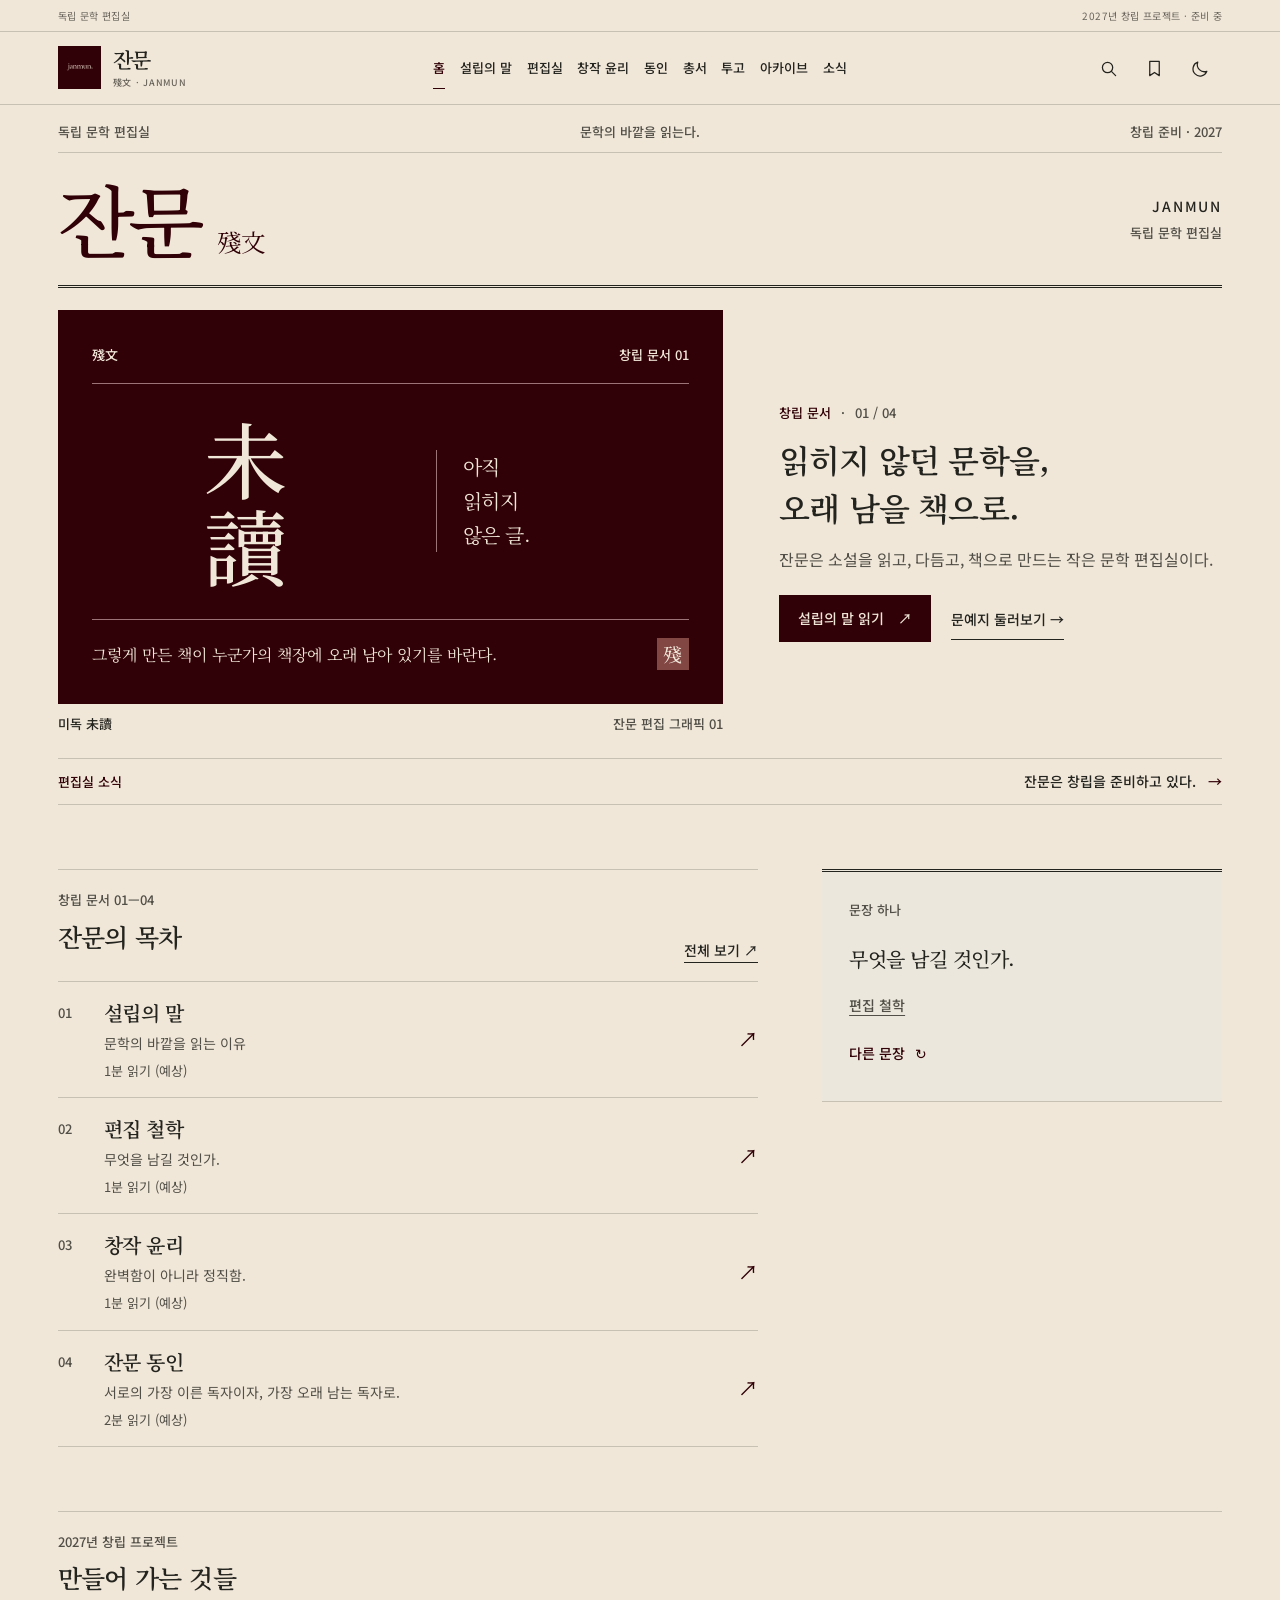
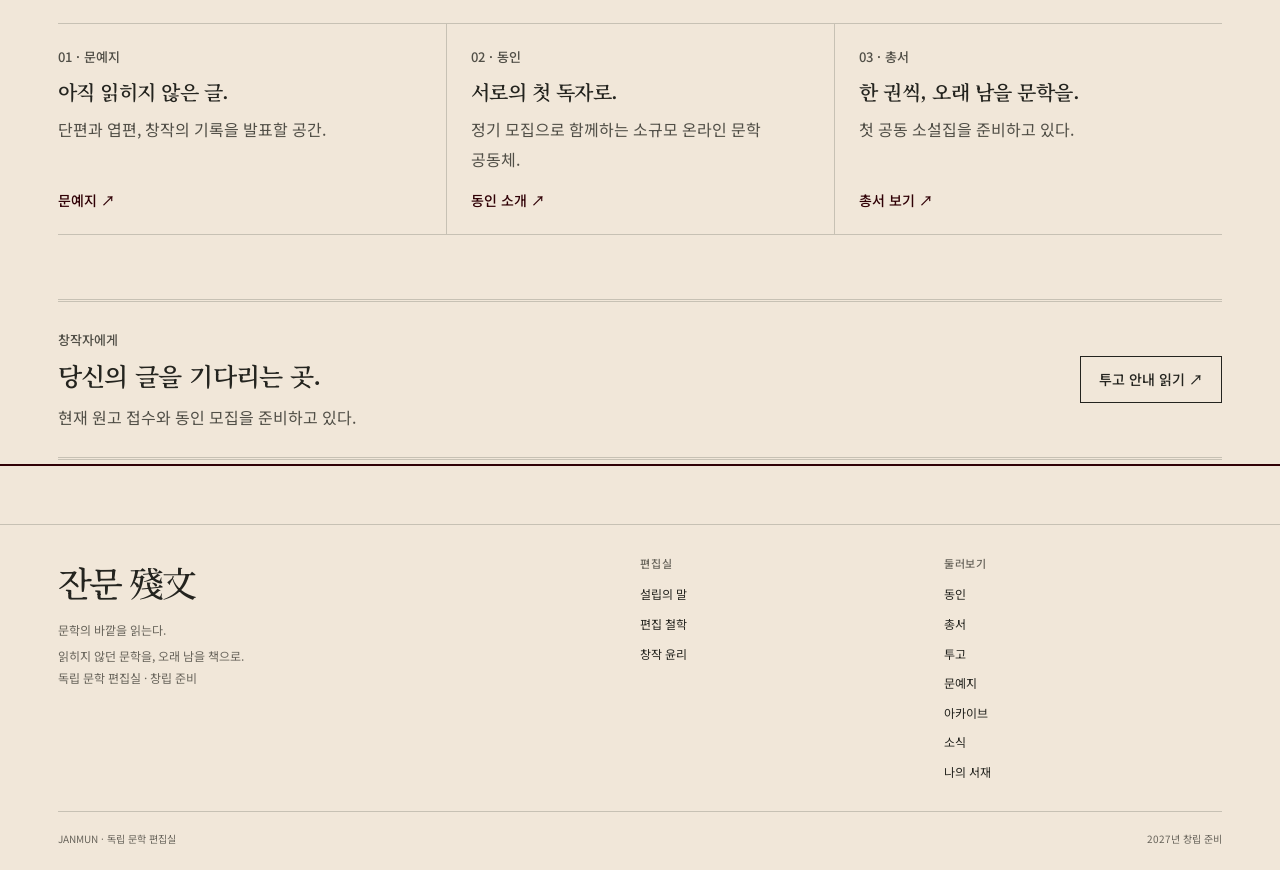
==== commit d97dc0a6: "Unify JANMUN identity and approved brand copy across all pages" ====
--- a/index.html
+++ b/index.html
@@ -3,21 +3,21 @@
   <head>
     <meta charset="utf-8">
     <meta name="viewport" content="width=device-width,initial-scale=1,viewport-fit=cover">
-    <meta name="theme-color" content="#f5f2eb">
+    <meta name="theme-color" content="#f1e7d9">
     <link rel="icon" type="image/svg+xml" href="./assets/janmun-mark.svg">
-    <link rel="stylesheet" href="./css/style.css?v=1.0.1">
+    <link rel="stylesheet" href="./css/style.css?v=1.0.2">
     <script src="./js/news-data.js?v=0.9.9" defer></script>
-    <script src="./js/main.js?v=1.1.0" defer></script>
+    <script src="./js/main.js?v=1.1.1" defer></script>
     <!-- JANMUN SEO BEGIN -->
     <title>잔문 殘文 | 독립 문학 편집실</title>
-    <meta name="description" content="문학의 바깥을 읽는다. 소설을 읽고, 다듬고, 책으로 만드는 독립 문학 편집실 잔문.">
+    <meta name="description" content="문학의 바깥을 읽는다. 읽히지 않던 문학을, 오래 남을 책으로. 독립 문학 편집실 잔문.">
     <link rel="canonical" href="https://janmun-editorial.github.io/">
     <meta name="robots" content="index, follow">
     <meta property="og:type" content="website">
     <meta property="og:site_name" content="잔문 殘文">
     <meta property="og:locale" content="ko_KR">
     <meta property="og:title" content="잔문 殘文 | 독립 문학 편집실">
-    <meta property="og:description" content="문학의 바깥을 읽는다. 소설을 읽고, 다듬고, 책으로 만드는 독립 문학 편집실 잔문.">
+    <meta property="og:description" content="문학의 바깥을 읽는다. 읽히지 않던 문학을, 오래 남을 책으로. 독립 문학 편집실 잔문.">
     <meta property="og:url" content="https://janmun-editorial.github.io/">
     <meta property="og:image" content="https://janmun-editorial.github.io/assets/share.png">
     <meta property="og:image:width" content="1200">
@@ -25,7 +25,7 @@
     <meta property="og:image:alt" content="잔문 편집실 로고">
     <meta name="twitter:card" content="summary_large_image">
     <meta name="twitter:title" content="잔문 殘文 | 독립 문학 편집실">
-    <meta name="twitter:description" content="문학의 바깥을 읽는다. 소설을 읽고, 다듬고, 책으로 만드는 독립 문학 편집실 잔문.">
+    <meta name="twitter:description" content="문학의 바깥을 읽는다. 읽히지 않던 문학을, 오래 남을 책으로. 독립 문학 편집실 잔문.">
     <meta name="twitter:image" content="https://janmun-editorial.github.io/assets/share.png">
     <script type="application/ld+json">{"@context":"https://schema.org","@graph":[{"@type":"Organization","@id":"https://janmun-editorial.github.io/#organization","name":"잔문 殘文","alternateName":"JANMUN","url":"https://janmun-editorial.github.io/","logo":"https://janmun-editorial.github.io/assets/janmun-mark.svg","description":"독립 문학 편집실 · 창립 준비"},{"@type":"WebSite","@id":"https://janmun-editorial.github.io/#website","name":"잔문 殘文","url":"https://janmun-editorial.github.io/","inLanguage":"ko","publisher":{"@id":"https://janmun-editorial.github.io/#organization"}}]}</script>
     <!-- JANMUN SEO END -->
@@ -73,7 +73,7 @@
           <h1 class="front-title">잔문<span>殘文</span></h1>
           <div class="front-imprint">
             <span>JANMUN</span>
-            <span>아직 독자를 만나지 못한 글들에 관하여.</span>
+            <span>독립 문학 편집실</span>
           </div>
         </div>
 
@@ -98,7 +98,7 @@
           </figure>
           <div class="front-copy">
             <div class="front-kicker"><span>창립 문서</span><span>01 / 04</span></div>
-            <h2 id="lead-title">많은 책을 만드는 것보다 한 권의 책을 제대로 만드는 일에 마음을 둔다.</h2>
+            <h2 id="lead-title">읽히지 않던 문학을, 오래 남을 책으로.</h2>
             <p>잔문은 소설을 읽고, 다듬고, 책으로 만드는 작은 문학 편집실이다.</p>
             <div class="front-actions">
               <a class="primary" href="./about/" data-route-link="about">설립의 말 읽기 <span aria-hidden="true">↗</span></a>
@@ -611,7 +611,7 @@
         <div class="footer-grid">
           <div>
             <a href="./" data-route-link="home" class="footer-brand">잔문 殘文</a>
-            <p>문학의 바깥을 읽는다.<br>독립 문학 편집실 · 창립 준비</p>
+            <p>문학의 바깥을 읽는다.<span class="brand-copy">읽히지 않던 문학을, 오래 남을 책으로.</span>독립 문학 편집실 · 창립 준비</p>
           </div>
           <div>
             <span class="eyebrow">편집실</span><a href="./about/" data-route-link="about">설립의 말</a><a href="./editorial/" data-route-link="editorial">편집 철학</a><a href="./ethics/" data-route-link="ethics">창작 윤리</a>
--- a/css/style.css
+++ b/css/style.css
@@ -3,12 +3,12 @@
 /* 01. Design tokens */
 :root {
   color-scheme: light;
-  --paper: #f5f2eb;
+  --paper: #f1e7d9;
   --ink: #24241f;
   --muted: #68645b;
   --line: #c7c1b4;
   --wash: #ece7dd;
-  --accent: #65313d;
+  --accent: #300106;
   --serif: "Noto Serif KR", "Batang", "AppleMyungjo", serif;
   --sans: "Noto Sans KR", "Malgun Gothic", system-ui, sans-serif;
   --reading: 18px;
@@ -43,7 +43,7 @@
 button, input, textarea, select { font: inherit; color: inherit; }
 button { cursor: pointer; }
 :focus-visible { outline: 2px solid var(--accent); outline-offset: 4px; }
-::selection { color: #fff; background: #65313d; }
+::selection { color: #fff; background: #300106; }
 .shell {
   width: min(var(--content-width), 100%);
   margin-inline: auto;
@@ -846,7 +846,7 @@
 .front-invitation p { margin: 0; color: var(--muted); }
 .front-invitation > a { flex-shrink: 0; }
 .journal-layout { display: grid; grid-template-columns: minmax(0, 265px) minmax(0, 1fr); gap: clamp(30px, 6vw, 82px); align-items: center; }
-.journal-cover { display: flex; flex-direction: column; justify-content: space-between; aspect-ratio: 2/3; padding: 23px; background: #282b25; color: #e8e0d0; border-left: 5px solid #753d3b; }
+.journal-cover { display: flex; flex-direction: column; justify-content: space-between; aspect-ratio: 2/3; padding: 23px; background: #282b25; color: #e8e0d0; border-left: 5px solid #300106; }
 .journal-cover strong { align-self: center; font: 400 clamp(58px, 6vw, 90px)/1.2 var(--serif); letter-spacing: -.1em; writing-mode: vertical-rl; }
 .journal-cover span { font-size: 11px; }
 .journal-info h2 { font: 500 clamp(25px, 3vw, 37px)/1.5 var(--serif); margin: 15px 0; word-break: keep-all; }
@@ -990,7 +990,7 @@
   height: 32px;
   margin: 0;
   background: #824643;
-  color: #f5f2eb;
+  color: #f1e7d9;
   font: 500 19px/1 var(--serif);
   justify-self: end;
   transform: none;
@@ -1253,7 +1253,7 @@
 
 /* 17. Editorial palette — ink, bone and one deep wine accent */
 .reading {
-  --document-accent: #65313d;
+  --document-accent: #300106;
   --document-rule: #c8c0b8;
   --document-panel: #efebe3;
   --document-secondary: #615c55;
@@ -1618,3 +1618,16 @@
   .mobile-dock, .notice-categories, .notice-search, .notice-pagination,
   .archive-controls, #news-detail .actions { display:none !important; }
 }
+
+/* 2026-11-25 · approved JANMUN visual identity */
+:root { --brand-oxblood: #300106; --brand-ivory: #f1e7d9; }
+html[data-theme="dark"] { --accent: #e2b5bd; }
+#page-home .founding-plate { background: var(--brand-oxblood); color: var(--brand-ivory); }
+#page-home .founding-characters, #page-home .founding-note, #page-home .founding-plate-footer p, #page-home .founding-plate-header { color: var(--brand-ivory); }
+#page-home .founding-plate-header, #page-home .founding-note, #page-home .founding-plate-footer, #page-home .founding-seal { border-color: #9c7477; }
+html[data-theme="light"] .primary { background: var(--brand-oxblood); border-color: var(--brand-oxblood); color: var(--brand-ivory); }
+html[data-theme="light"] .primary:hover { background: #592e32; border-color: #592e32; color: var(--brand-ivory); }
+html[data-theme="light"] #page-home .front-title { color: var(--brand-oxblood); }
+#page-home .front-copy h2 { max-width: 16em; }
+.footer .brand-copy { display: block; max-width: 22em; margin-top: .35em; word-break: keep-all; }
+@media print { #page-home .founding-plate { background: #fff; color: #222; } #page-home .founding-characters, #page-home .founding-note, #page-home .founding-plate-footer p, #page-home .founding-plate-header { color: #222; } }
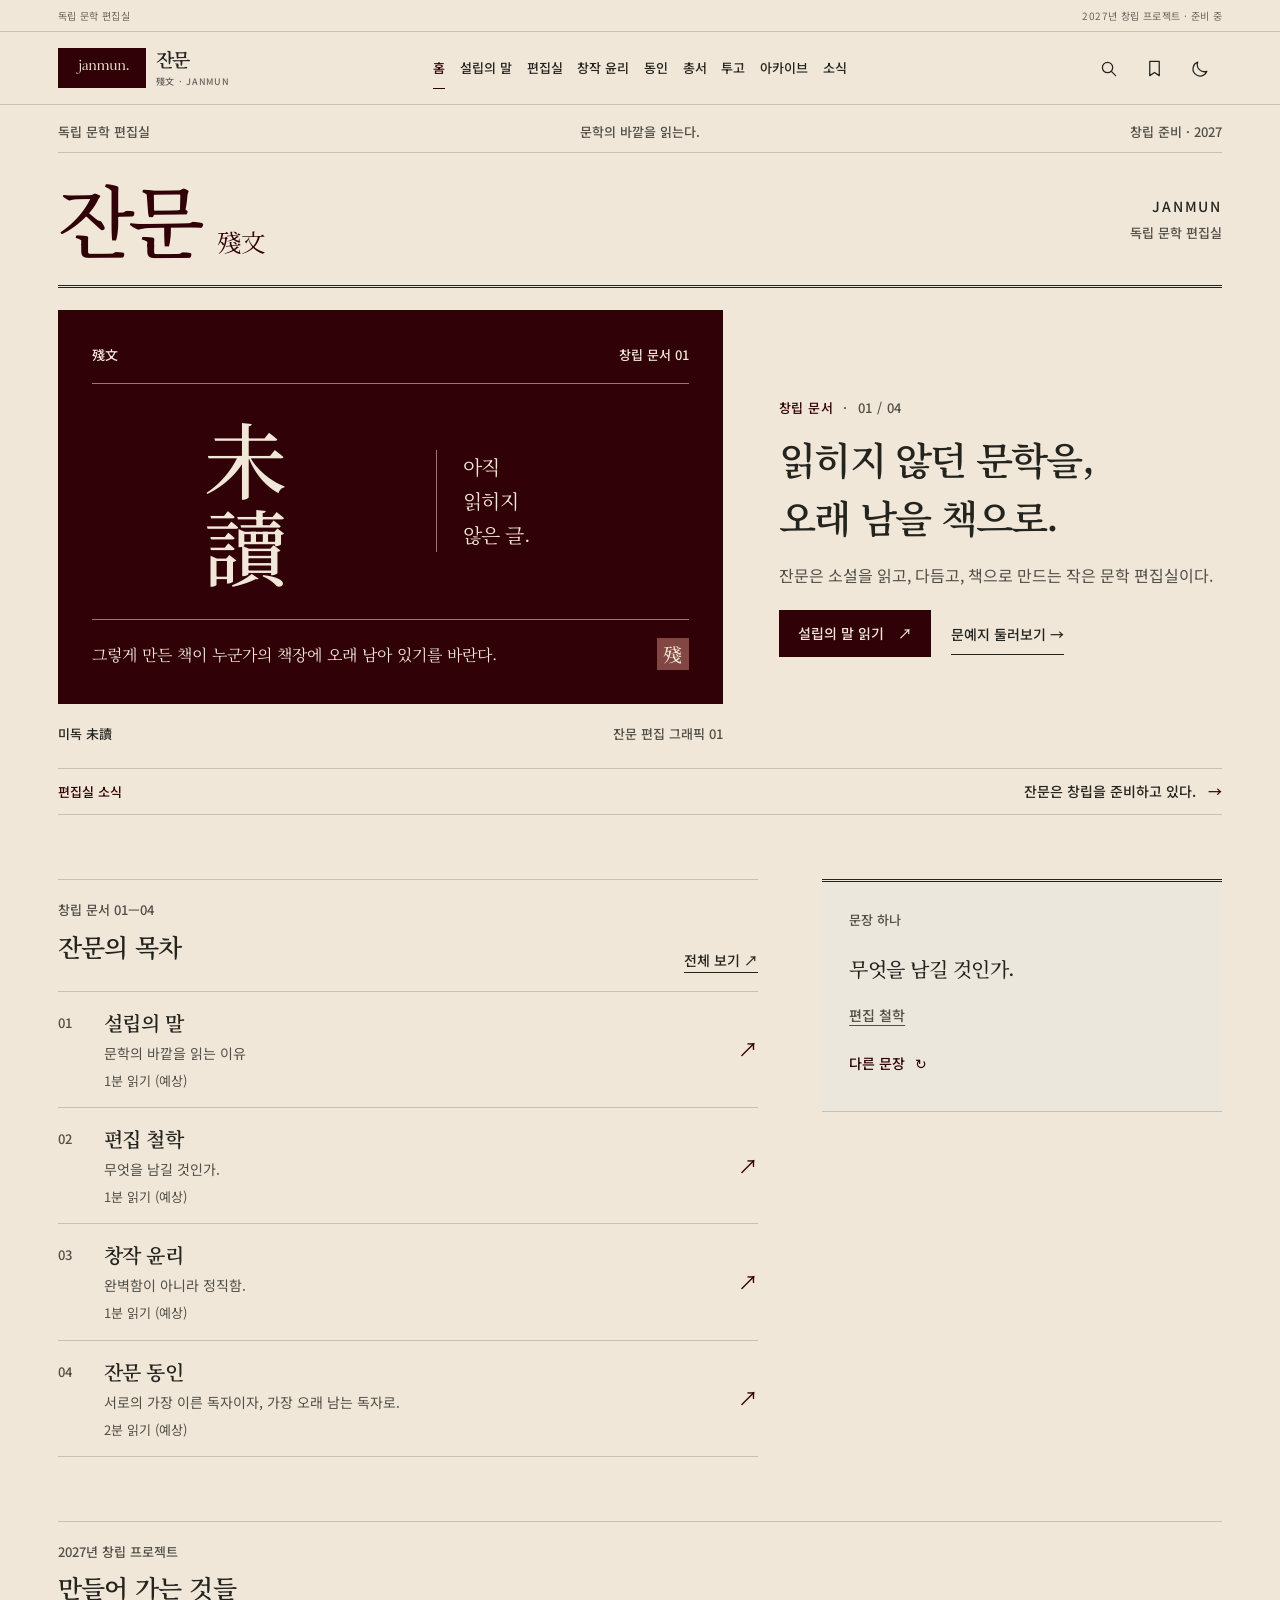
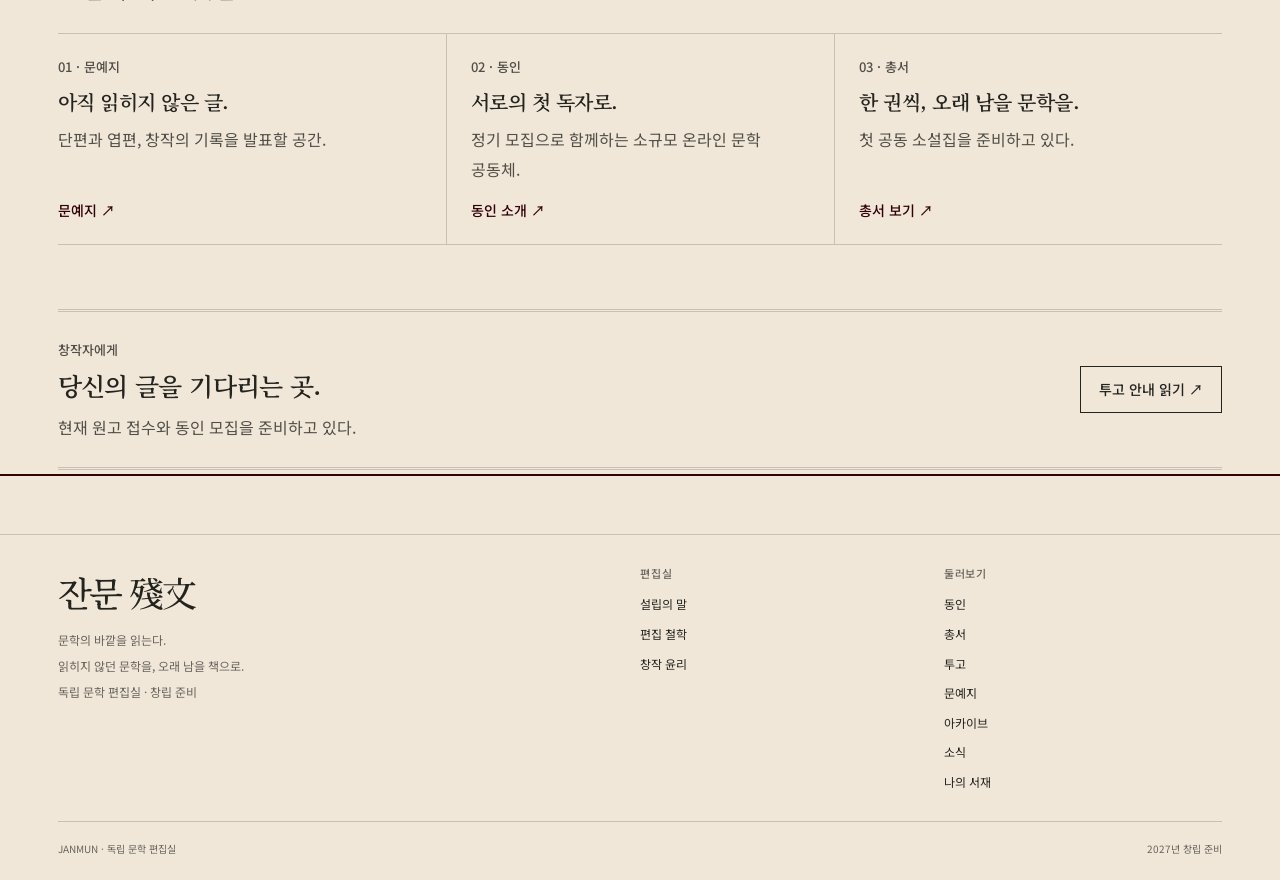
==== commit e8a86bfd: "Add Google Search Console verification for current JANMUN site" ====
--- a/index.html
+++ b/index.html
@@ -8,6 +8,7 @@
     <link rel="stylesheet" href="./css/style.css?v=1.0.2">
     <script src="./js/news-data.js?v=0.9.9" defer></script>
     <script src="./js/main.js?v=1.1.1" defer></script>
+    <meta name="google-site-verification" content="ceFzFZXTdEXr3fc17ADVwWfhwjAf6V01MK4ZgC2OhcU" />
     <!-- JANMUN SEO BEGIN -->
     <title>잔문 殘文 | 독립 문학 편집실</title>
     <meta name="description" content="문학의 바깥을 읽는다. 읽히지 않던 문학을, 오래 남을 책으로. 독립 문학 편집실 잔문.">
--- a/css/style.css
+++ b/css/style.css
@@ -1631,3 +1631,22 @@
 #page-home .front-copy h2 { max-width: 16em; }
 .footer .brand-copy { display: block; max-width: 22em; margin-top: .35em; word-break: keep-all; }
 @media print { #page-home .founding-plate { background: #fff; color: #222; } #page-home .founding-characters, #page-home .founding-note, #page-home .founding-plate-footer p, #page-home .founding-plate-header { color: #222; } }
+
+/* 25. JANMUN brand polish — compact wordmark and editorial hierarchy */
+.brand-mark { width: 88px; height: 40px; object-fit: cover; object-position: center; display: block; }
+.brand { gap: 10px; }
+.brand-text { font-size: 19px; }
+.brand-text small { font-size: 9px; }
+#page-home .front-copy h2 { font-size: clamp(28px, 3vw, 42px); line-height: 1.5; letter-spacing: -.045em; }
+#page-home .front-copy .front-kicker { letter-spacing: .035em; }
+#page-home .front-copy p { line-height: 1.9; }
+#page-home .front-feature { align-items: center; }
+#page-home .founding-plate { background: var(--brand-oxblood); }
+#page-home .front-art figcaption { padding-top: 10px; }
+#page-home .front-contents .entry:focus-visible, #page-home .project:focus-visible { outline-offset: 3px; }
+.footer .brand-copy { margin-bottom: .35em; }
+@media (max-width: 1050px) { .brand-mark { width: 74px; height: 36px; } .brand { gap: 8px; } }
+@media (max-width: 800px) { .brand-mark { width: 70px; height: 34px; } .brand-text { font-size: 17px; } #page-home .front-copy h2 { font-size: clamp(25px, 6vw, 32px); } #page-home .front-feature { align-items: stretch; } }
+@media (max-width: 380px) { .brand-mark { width: 62px; height: 32px; } .brand { gap: 6px; } .brand-text small { font-size: 8px; } }
+@media (prefers-reduced-motion: reduce) { html { scroll-behavior: auto; } .view { animation: none; } }
+@media print { .brand-mark { object-fit: contain; } }
